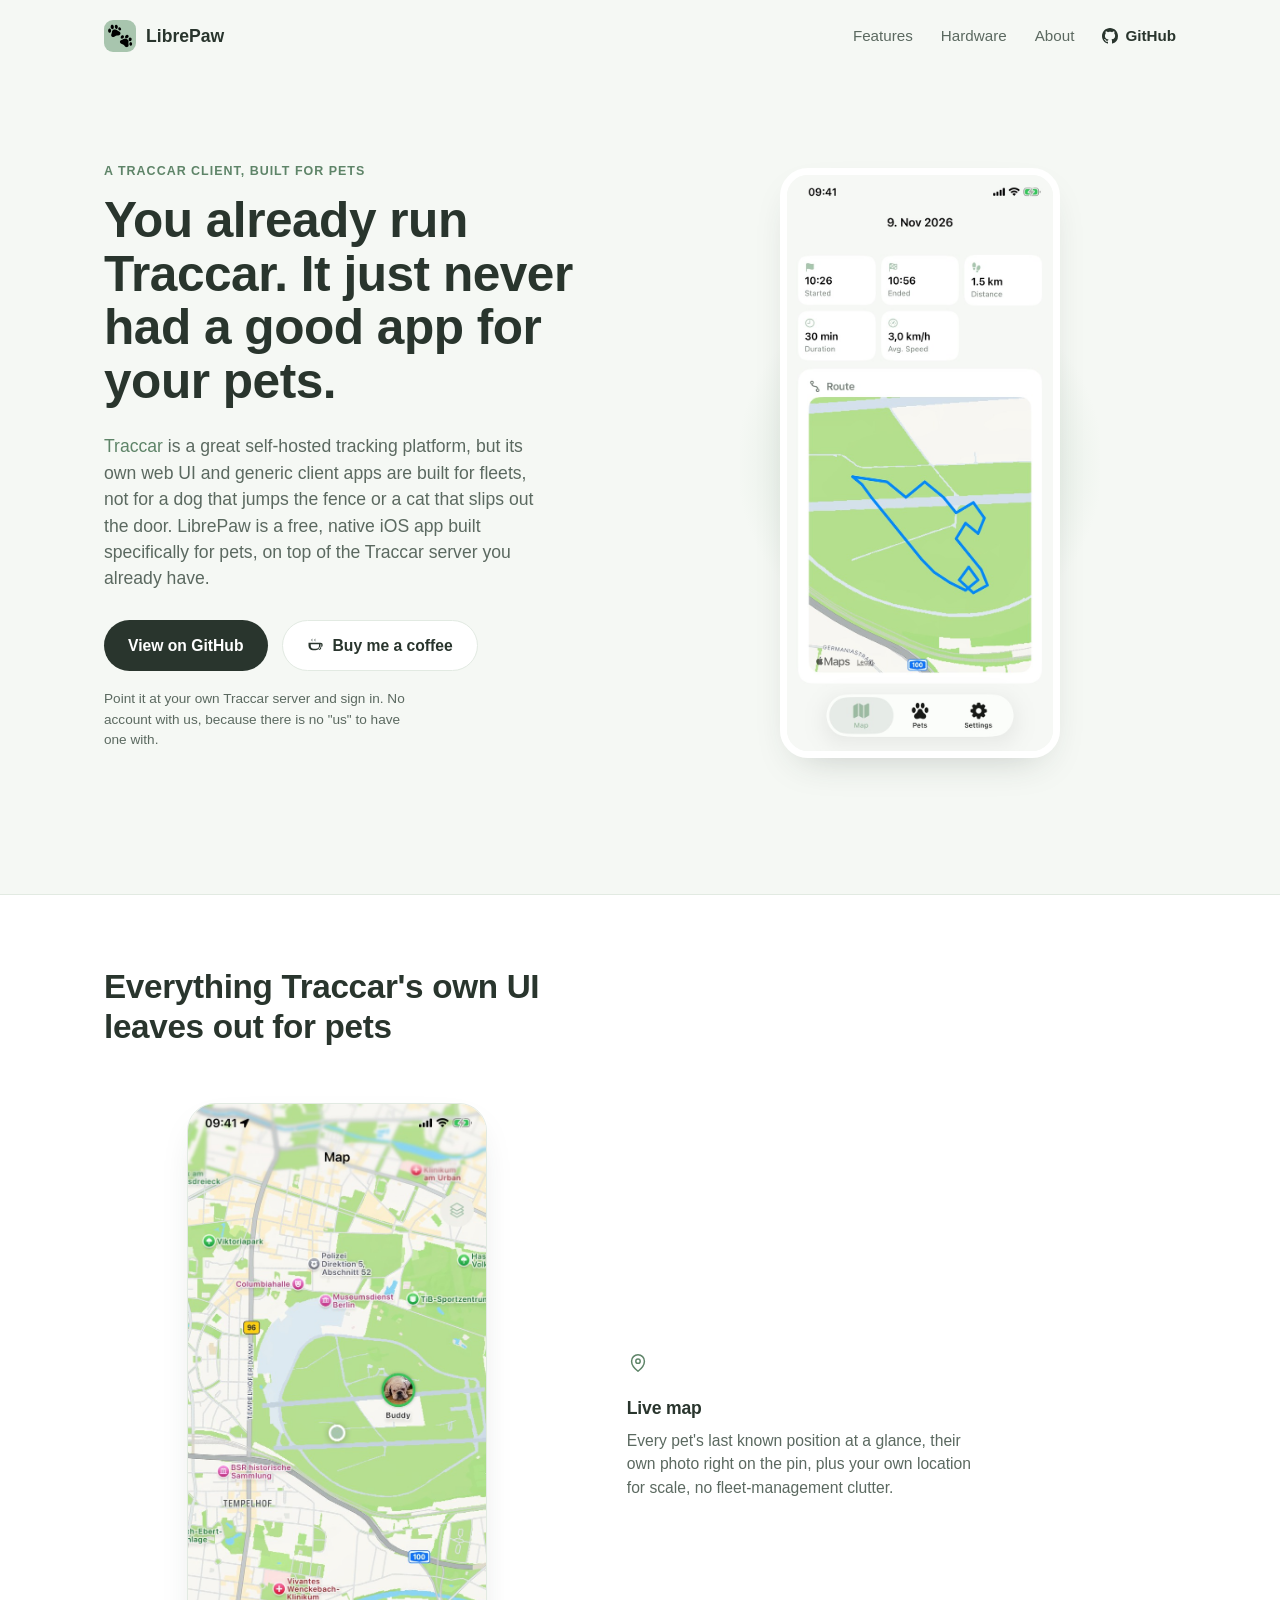
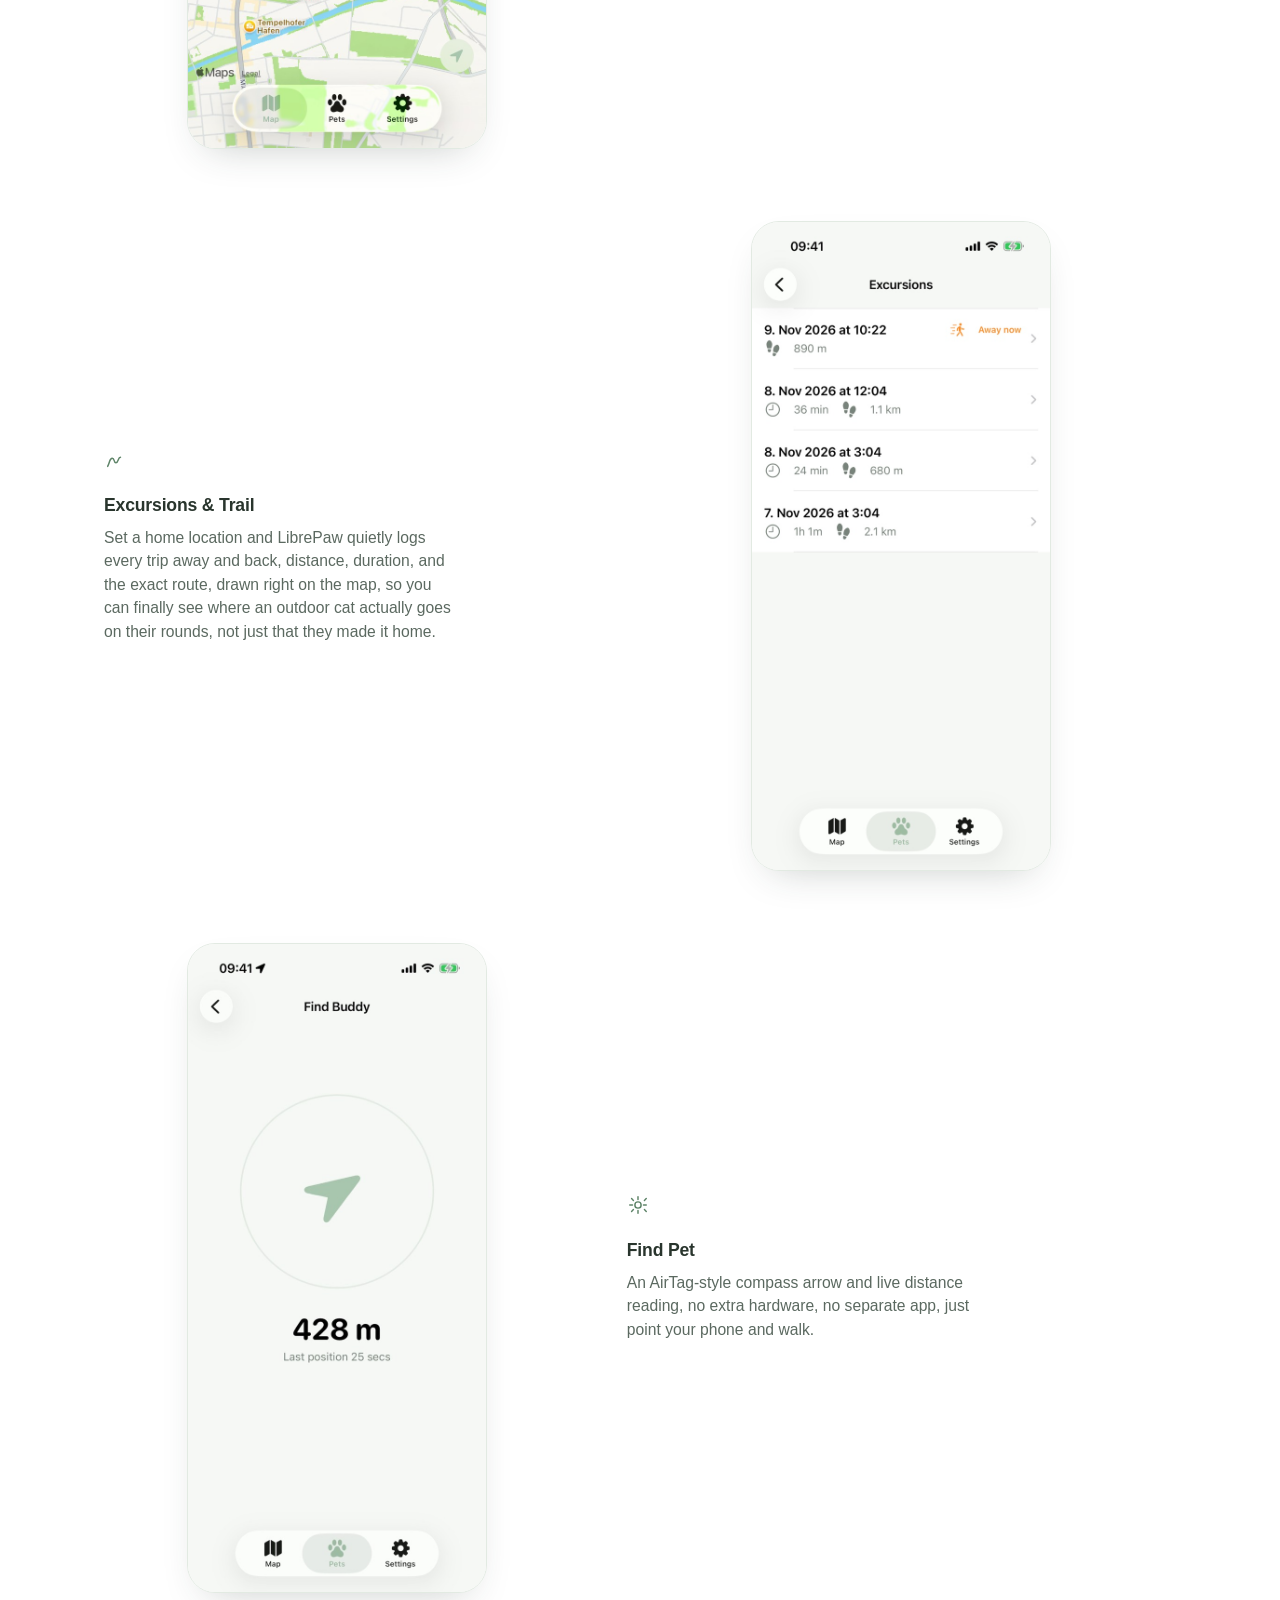
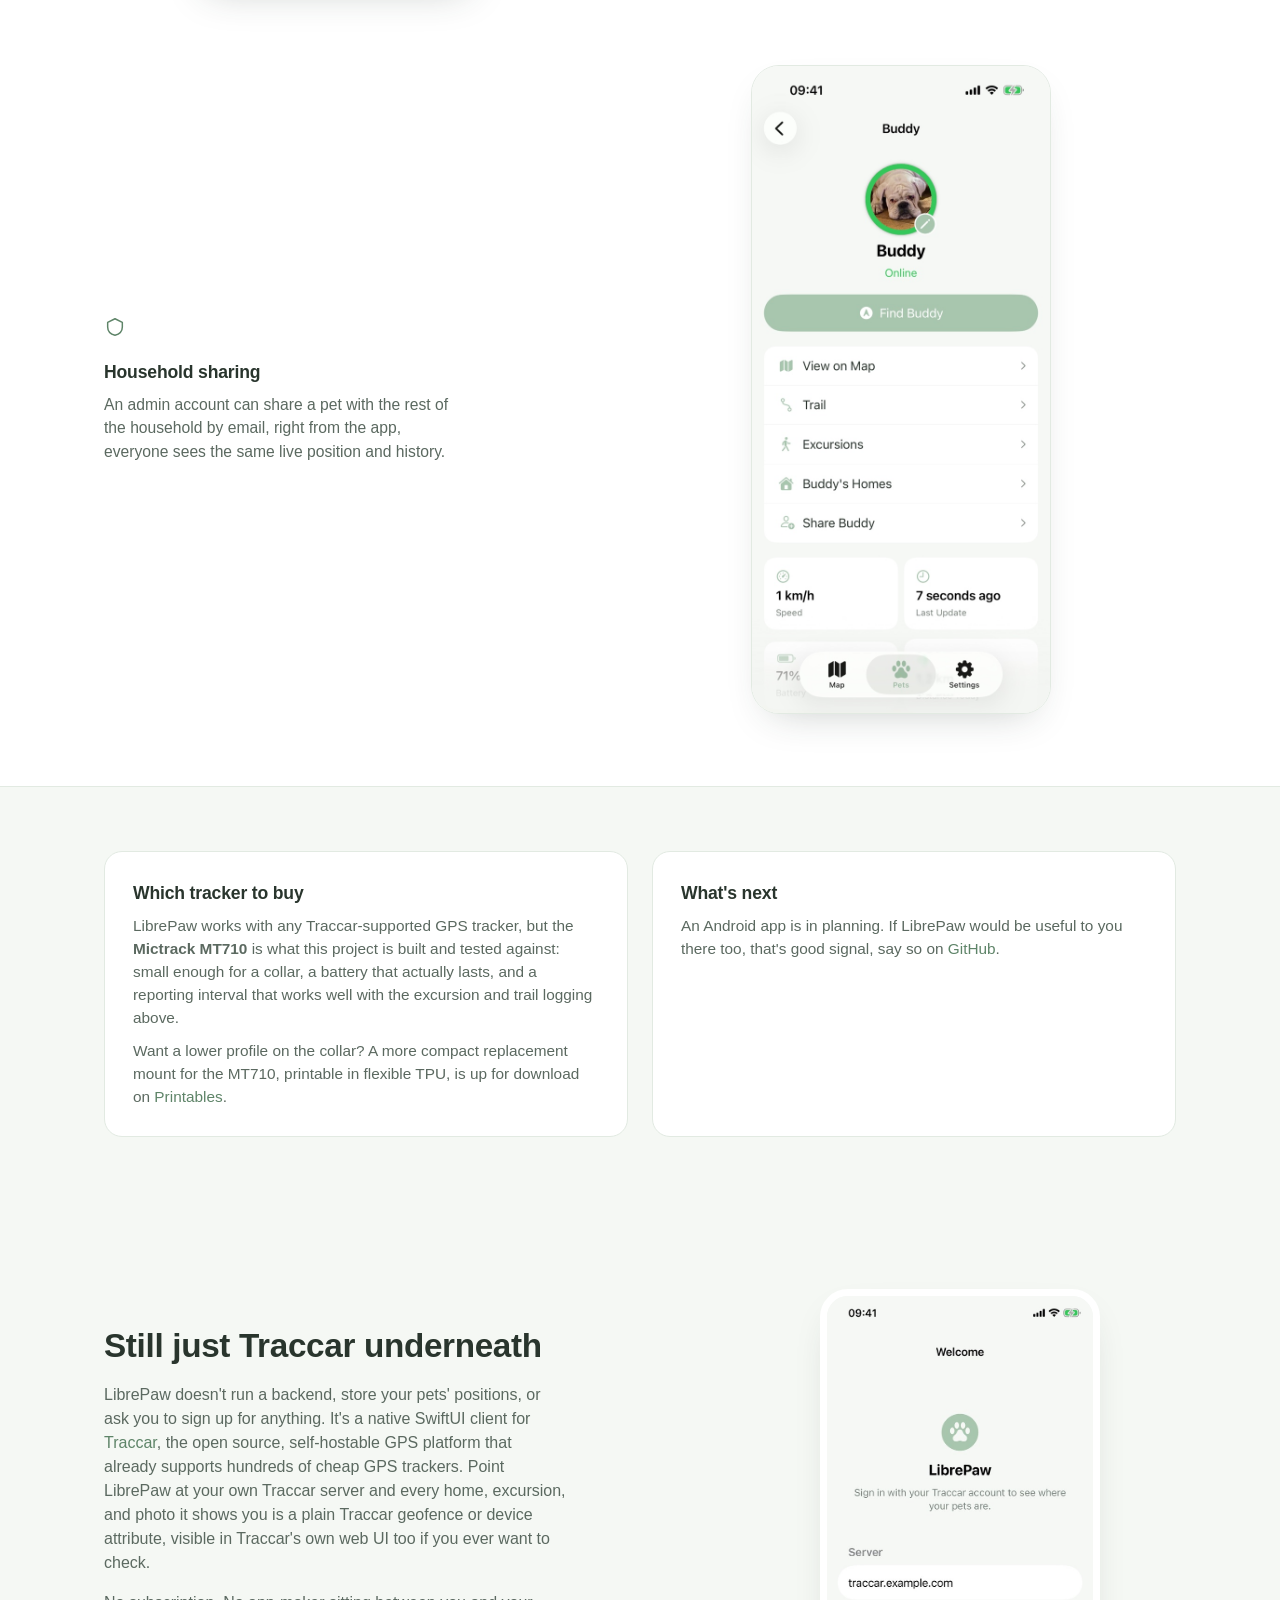
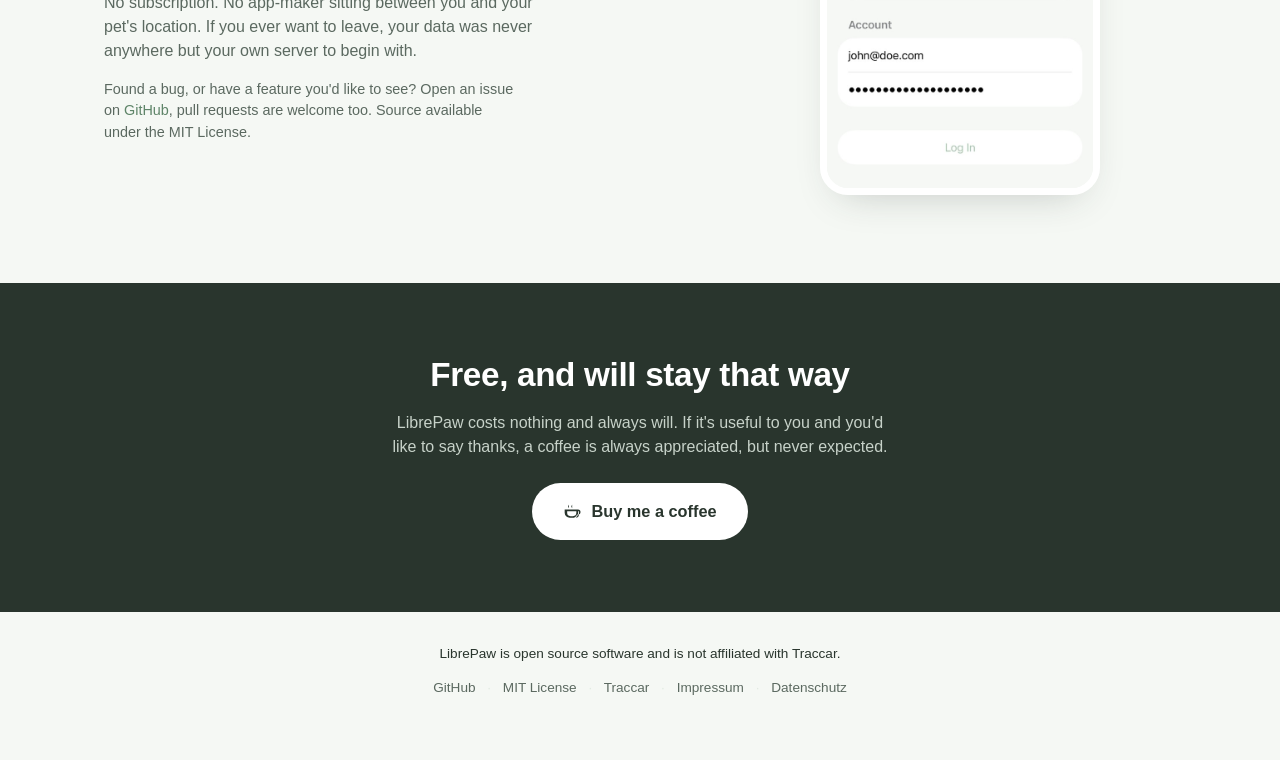
==== index.html @ 49f519e8 "Add LibrePaw marketing website One-page static site plus Impressum and Datenschutzerklärung pages, r" ====
<!DOCTYPE html>
<html lang="en">
<head>
<meta charset="UTF-8">
<meta name="viewport" content="width=device-width, initial-scale=1.0">
<title>LibrePaw: a real iOS app for Traccar pet tracking</title>
<meta name="description" content="LibrePaw is a free, open source iOS app built specifically for tracking pets on your own Traccar server, excursions, a live trail, Find Pet, and more, none of which Traccar's own UI gives you.">
<link rel="icon" href="assets/app-icon.png">
<link rel="stylesheet" href="styles.css">
</head>
<body>

<header class="site-header">
  <div class="wrap header-inner">
    <a href="#top" class="brand">
      <img src="assets/app-icon.png" alt="" class="brand-mark">
      <span>LibrePaw</span>
    </a>
    <nav class="main-nav">
      <a href="#features">Features</a>
      <a href="#hardware">Hardware</a>
      <a href="#about">About</a>
      <a href="https://github.com/alkor200/LibrePaw" class="nav-github">
        <svg viewBox="0 0 16 16" width="16" height="16" aria-hidden="true"><path fill="currentColor" d="M8 0C3.58 0 0 3.58 0 8c0 3.54 2.29 6.53 5.47 7.59.4.07.55-.17.55-.38 0-.19-.01-.82-.01-1.49-2.01.37-2.53-.49-2.69-.94-.09-.23-.48-.94-.82-1.13-.28-.15-.68-.52-.01-.53.63-.01 1.08.58 1.23.82.72 1.21 1.87.87 2.33.66.07-.52.28-.87.51-1.07-1.78-.2-3.64-.89-3.64-3.95 0-.87.31-1.59.82-2.15-.08-.2-.36-1.02.08-2.12 0 0 .67-.21 2.2.82.64-.18 1.32-.27 2-.27.68 0 1.36.09 2 .27 1.53-1.04 2.2-.82 2.2-.82.44 1.1.16 1.92.08 2.12.51.56.82 1.27.82 2.15 0 3.07-1.87 3.75-3.65 3.95.29.25.54.73.54 1.48 0 1.07-.01 1.93-.01 2.2 0 .21.15.46.55.38A8.01 8.01 0 0 0 16 8c0-4.42-3.58-8-8-8Z"/></svg>
        GitHub
      </a>
    </nav>
  </div>
</header>

<main id="top">

  <section class="hero">
    <div class="wrap hero-inner">
      <div class="hero-copy">
        <p class="eyebrow">A Traccar client, built for pets</p>
        <h1>You already run Traccar. It just never had a good app for your pets.</h1>
        <p class="hero-lede">
          <a href="https://www.traccar.org/">Traccar</a> is a great
          self-hosted tracking platform, but its own web UI and generic
          client apps are built for fleets, not for a dog that jumps the
          fence or a cat that slips out the door. LibrePaw is a free,
          native iOS app built specifically for pets, on top of the
          Traccar server you already have.
        </p>
        <div class="hero-actions">
          <a class="btn btn-primary" href="https://github.com/alkor200/LibrePaw">View on GitHub</a>
          <a class="btn btn-coffee" href="https://buymeacoffee.com/librepaw" aria-label="Buy me a coffee">
            <svg viewBox="0 0 24 24" width="18" height="18" aria-hidden="true"><path fill="currentColor" d="M3 9h15a3 3 0 0 1 0 6h-1.17A6 6 0 0 1 11 19H8a6 6 0 0 1-6-6V9Zm2 2v2a4 4 0 0 0 4 4h3a4 4 0 0 0 4-4v-2H5Zm13 1v2a5 5 0 0 1-2.78 4.47A3 3 0 0 0 19 15.5V11h-1ZM7 3c0 1-1 1.2-1 2.3S7 6.6 7 7.6m4-4.6c0 1-1 1.2-1 2.3S11 6.6 11 7.6"/></svg>
            Buy me a coffee
          </a>
        </div>
        <p class="hero-footnote">Point it at your own Traccar server and sign in. No account with us, because there is no "us" to have one with.</p>
      </div>

      <div class="hero-shots">
        <img class="hero-shot" src="assets/screenshots/trail.jpg" alt="LibrePaw's excursion detail screen, showing a pet's walking route across a Berlin park along with its distance, duration, and average speed">
      </div>
    </div>
  </section>

  <section id="features" class="features">
    <div class="wrap">
      <h2>Everything Traccar's own UI leaves out for pets</h2>

      <div class="feature-row">
        <img class="feature-shot" src="assets/screenshots/map.jpg" alt="LibrePaw's live map, showing a pet's position in a Berlin park">
        <div class="feature-copy">
          <svg class="feature-icon" viewBox="0 0 24 24" width="22" height="22" aria-hidden="true"><path fill="none" stroke="currentColor" stroke-width="1.6" stroke-linecap="round" stroke-linejoin="round" d="M12 21s-7-5.5-7-11a7 7 0 0 1 14 0c0 5.5-7 11-7 11Z"/><circle cx="12" cy="10" r="2.4" fill="none" stroke="currentColor" stroke-width="1.6"/></svg>
          <h3>Live map</h3>
          <p>Every pet's last known position at a glance, their own photo right on the pin, plus your own location for scale, no fleet-management clutter.</p>
        </div>
      </div>

      <div class="feature-row feature-row-reverse">
        <img class="feature-shot" src="assets/screenshots/excursions.jpg" alt="LibrePaw's excursions list, showing trips with duration and distance">
        <div class="feature-copy">
          <svg class="feature-icon" viewBox="0 0 24 24" width="22" height="22" aria-hidden="true"><path fill="none" stroke="currentColor" stroke-width="1.6" stroke-linecap="round" stroke-linejoin="round" d="M4 19c3-6 2-9 5-9s1 5 4 5 2-6 5-6"/></svg>
          <h3>Excursions &amp; Trail</h3>
          <p>Set a home location and LibrePaw quietly logs every trip away and back, distance, duration, and the exact route, drawn right on the map, so you can finally see where an outdoor cat actually goes on their rounds, not just that they made it home.</p>
        </div>
      </div>

      <div class="feature-row">
        <img class="feature-shot" src="assets/screenshots/find.jpg" alt="LibrePaw's Find Pet screen, with a compass arrow pointing toward a pet">
        <div class="feature-copy">
          <svg class="feature-icon" viewBox="0 0 24 24" width="22" height="22" aria-hidden="true"><path fill="none" stroke="currentColor" stroke-width="1.6" stroke-linecap="round" stroke-linejoin="round" d="M12 3v3m0 12v3M3 12h3m12 0h3M7 7l-2-2m14 2 2-2M7 17l-2 2m14-2 2 2"/><circle cx="12" cy="12" r="3.4" fill="none" stroke="currentColor" stroke-width="1.6"/></svg>
          <h3>Find Pet</h3>
          <p>An AirTag-style compass arrow and live distance reading, no extra hardware, no separate app, just point your phone and walk.</p>
        </div>
      </div>

      <div class="feature-row feature-row-reverse">
        <img class="feature-shot" src="assets/screenshots/pet-detail.jpg" alt="LibrePaw's pet detail screen, with a Share Buddy action">
        <div class="feature-copy">
          <svg class="feature-icon" viewBox="0 0 24 24" width="22" height="22" aria-hidden="true"><path fill="none" stroke="currentColor" stroke-width="1.6" stroke-linecap="round" stroke-linejoin="round" d="M12 3 4 7v5c0 4.5 3.2 7.8 8 9 4.8-1.2 8-4.5 8-9V7l-8-4Z"/></svg>
          <h3>Household sharing</h3>
          <p>An admin account can share a pet with the rest of the household by email, right from the app, everyone sees the same live position and history.</p>
        </div>
      </div>

    </div>
  </section>

  <section id="hardware" class="hardware">
    <div class="wrap hardware-inner">
      <div class="hardware-card">
        <h3>Which tracker to buy</h3>
        <p>LibrePaw works with any Traccar-supported GPS tracker, but the <strong>Mictrack MT710</strong> is what this project is built and tested against: small enough for a collar, a battery that actually lasts, and a reporting interval that works well with the excursion and trail logging above.</p>
        <p>Want a lower profile on the collar? A more compact replacement mount for the MT710, printable in flexible TPU, is up for download on <a href="https://www.printables.com/model/1907699-mictrack-mt710-collar-case">Printables</a>.</p>
      </div>
      <div class="hardware-card">
        <h3>What's next</h3>
        <p>An Android app is in planning. If LibrePaw would be useful to you there too, that's good signal, say so on <a href="https://github.com/alkor200/LibrePaw/issues">GitHub</a>.</p>
      </div>
    </div>
  </section>

  <section id="about" class="about">
    <div class="wrap about-inner">
      <div class="about-copy">
        <h2>Still just Traccar underneath</h2>
        <p>
          LibrePaw doesn't run a backend, store your pets' positions, or ask
          you to sign up for anything. It's a native SwiftUI client for
          <a href="https://www.traccar.org/">Traccar</a>, the open source,
          self-hostable GPS platform that already supports hundreds of
          cheap GPS trackers. Point LibrePaw at your own Traccar server
          and every home, excursion, and photo it shows you is a plain
          Traccar geofence or device attribute, visible in Traccar's own
          web UI too if you ever want to check.
        </p>
        <p>
          No subscription. No app-maker sitting between you and your pet's
          location. If you ever want to leave, your data was never
          anywhere but your own server to begin with.
        </p>
        <p class="about-license">
          Found a bug, or have a feature you'd like to see? Open an issue
          on <a href="https://github.com/alkor200/LibrePaw/issues">GitHub</a>,
          pull requests are welcome too. Source available under the MIT
          License.
        </p>
      </div>
      <img class="about-shot" src="assets/screenshots/login.jpg" alt="LibrePaw's login screen, signing in with a Traccar account">
    </div>
  </section>

  <section class="support">
    <div class="wrap support-inner">
      <h2>Free, and will stay that way</h2>
      <p>
        LibrePaw costs nothing and always will. If it's useful to you and
        you'd like to say thanks, a coffee is always appreciated, but
        never expected.
      </p>
      <a class="btn btn-coffee btn-large" href="https://buymeacoffee.com/librepaw" aria-label="Buy me a coffee">
        <svg viewBox="0 0 24 24" width="20" height="20" aria-hidden="true"><path fill="currentColor" d="M3 9h15a3 3 0 0 1 0 6h-1.17A6 6 0 0 1 11 19H8a6 6 0 0 1-6-6V9Zm2 2v2a4 4 0 0 0 4 4h3a4 4 0 0 0 4-4v-2H5Zm13 1v2a5 5 0 0 1-2.78 4.47A3 3 0 0 0 19 15.5V11h-1ZM7 3c0 1-1 1.2-1 2.3S7 6.6 7 7.6m4-4.6c0 1-1 1.2-1 2.3S11 6.6 11 7.6"/></svg>
        Buy me a coffee
      </a>
    </div>
  </section>

</main>

<footer class="site-footer">
  <div class="wrap footer-inner">
    <p>LibrePaw is open source software and is not affiliated with Traccar.</p>
    <p class="footer-links">
      <a href="https://github.com/alkor200/LibrePaw">GitHub</a>
      <span aria-hidden="true">&middot;</span>
      <a href="https://github.com/alkor200/LibrePaw/blob/main/LICENSE">MIT License</a>
      <span aria-hidden="true">&middot;</span>
      <a href="https://www.traccar.org/">Traccar</a>
      <span aria-hidden="true">&middot;</span>
      <a href="impressum.html">Impressum</a>
      <span aria-hidden="true">&middot;</span>
      <a href="datenschutz.html">Datenschutz</a>
    </p>
  </div>
</footer>

</body>
</html>
---- styles.css ----
:root {
  --bg: #F5F8F4;
  --surface: #FFFFFF;
  --primary: #A8C5AE;
  --primary-dark: #5E8468;
  --text: #29352D;
  --text-secondary: #5B6960;
  --border: #E2EAE2;
  --radius-lg: 28px;
  --radius-md: 18px;
  --radius-pill: 999px;
  --shadow: 0 16px 40px -20px rgba(41, 53, 45, 0.28);
  --max-width: 1120px;
}

* { box-sizing: border-box; }

html { scroll-behavior: smooth; }

html, body { overflow-x: hidden; max-width: 100%; }

body {
  margin: 0;
  background: var(--bg);
  color: var(--text);
  font-family: -apple-system, BlinkMacSystemFont, "SF Pro Text", "Segoe UI", Roboto, Helvetica, Arial, sans-serif;
  line-height: 1.5;
  -webkit-font-smoothing: antialiased;
}

a {
  color: var(--primary-dark);
  text-decoration: none;
}
a:hover { text-decoration: underline; }

.wrap {
  max-width: var(--max-width);
  margin: 0 auto;
  padding-left: 24px;
  padding-right: 24px;
}

img { max-width: 100%; display: block; }

h1, h2, h3 {
  font-weight: 700;
  letter-spacing: -0.01em;
  margin: 0 0 0.5em;
}

h1 { font-size: clamp(2.1rem, 4.2vw, 3.1rem); line-height: 1.08; }
h2 { font-size: clamp(1.5rem, 2.6vw, 2.1rem); line-height: 1.2; }
h3 { font-size: 1.1rem; margin-bottom: 0.4em; }

p { margin: 0 0 1em; color: var(--text); }

/* Header */

.site-header {
  padding: 20px 0;
}

.header-inner {
  display: flex;
  align-items: center;
  justify-content: space-between;
}

.brand {
  display: flex;
  align-items: center;
  gap: 10px;
  font-weight: 700;
  font-size: 1.1rem;
  color: var(--text);
}
.brand:hover { text-decoration: none; }

.brand-mark {
  width: 32px;
  height: 32px;
  border-radius: 9px;
}

.main-nav {
  display: flex;
  align-items: center;
  gap: 28px;
  font-size: 0.95rem;
}

.main-nav a:not(.nav-github) {
  color: var(--text-secondary);
}

.nav-github {
  display: inline-flex;
  align-items: center;
  gap: 7px;
  color: var(--text);
  font-weight: 600;
}
.nav-github:hover { text-decoration: none; color: var(--primary-dark); }

/* Buttons */

.btn {
  display: inline-flex;
  align-items: center;
  gap: 8px;
  padding: 13px 24px;
  border-radius: var(--radius-pill);
  font-weight: 600;
  font-size: 0.98rem;
  white-space: nowrap;
}
.btn:hover { text-decoration: none; }

.btn-primary {
  background: var(--text);
  color: #fff;
}
.btn-primary:hover { background: var(--primary-dark); }

.btn-coffee {
  background: var(--surface);
  color: var(--text);
  border: 1px solid var(--border);
}
.btn-coffee:hover { border-color: var(--primary-dark); color: var(--primary-dark); }

.btn-large {
  padding: 15px 30px;
  font-size: 1.02rem;
}

/* Hero */

.hero { padding: 56px 0 96px; }

.hero-inner {
  display: grid;
  grid-template-columns: 1fr 1fr;
  gap: 48px;
  align-items: center;
}

.hero-copy, .hero-shots { min-width: 0; width: 100%; }

.eyebrow {
  text-transform: uppercase;
  letter-spacing: 0.08em;
  font-size: 0.78rem;
  font-weight: 700;
  color: var(--primary-dark);
  margin-bottom: 14px;
}

.hero-lede {
  font-size: 1.1rem;
  color: var(--text-secondary);
  max-width: 46ch;
}

.hero-actions {
  display: flex;
  gap: 14px;
  flex-wrap: wrap;
  margin: 28px 0 18px;
}

.hero-footnote {
  font-size: 0.85rem;
  color: var(--text-secondary);
  max-width: 40ch;
}

.hero-shots {
  position: relative;
  display: flex;
  align-items: center;
  justify-content: center;
  padding: 40px 0;
}

.hero-shots::before {
  content: "";
  position: absolute;
  width: 78%;
  aspect-ratio: 1;
  max-width: 360px;
  background: radial-gradient(circle, var(--primary) 0%, transparent 72%);
  opacity: 0.55;
  z-index: 0;
}

.hero-shot {
  position: relative;
  z-index: 1;
  width: 100%;
  max-width: 280px;
  border-radius: var(--radius-lg);
  border: 7px solid var(--surface);
  box-shadow: var(--shadow);
}

/* Features */

.features {
  padding: 72px 0;
  background: var(--surface);
  border-top: 1px solid var(--border);
  border-bottom: 1px solid var(--border);
}

.features h2 {
  max-width: 24ch;
  margin-bottom: 56px;
}

.feature-row {
  display: grid;
  grid-template-columns: 0.85fr 1fr;
  gap: 56px;
  align-items: center;
}

.feature-row + .feature-row {
  margin-top: 72px;
}

.feature-row-reverse .feature-shot { order: 2; }
.feature-row-reverse .feature-copy { order: 1; }

.feature-shot {
  width: 100%;
  max-width: 300px;
  margin: 0 auto;
  border-radius: var(--radius-lg);
  border: 1px solid var(--border);
  box-shadow: var(--shadow);
}

.feature-icon {
  color: var(--primary-dark);
  margin-bottom: 14px;
}

.feature-copy h3 { color: var(--text); }
.feature-copy p { color: var(--text-secondary); font-size: 0.98rem; max-width: 40ch; margin-bottom: 0; }

/* Hardware */

.hardware { padding: 64px 0; }

.hardware-inner {
  display: grid;
  grid-template-columns: 1fr 1fr;
  gap: 24px;
}

.hardware-card {
  background: var(--surface);
  border: 1px solid var(--border);
  border-radius: var(--radius-md);
  padding: 28px;
}

.hardware-card p { color: var(--text-secondary); font-size: 0.96rem; margin-bottom: 10px; }
.hardware-card p:last-child { margin-bottom: 0; }

/* About */

.about { padding: 88px 0; }

.about-inner {
  display: grid;
  grid-template-columns: 1.15fr 0.85fr;
  gap: 56px;
  align-items: center;
}

.about-copy p { color: var(--text-secondary); max-width: 52ch; }
.about-license { font-size: 0.9rem; }

.about-shot {
  border-radius: var(--radius-lg);
  border: 7px solid var(--surface);
  box-shadow: var(--shadow);
  justify-self: center;
  width: 100%;
  max-width: 280px;
}

/* Support */

.support {
  background: var(--text);
  color: #fff;
  padding: 72px 0;
}

.support-inner {
  text-align: center;
  max-width: 560px;
}

.support h2 { color: #fff; }
.support p { color: #C7D2C9; }

.support .btn-coffee {
  background: #fff;
  border-color: transparent;
  margin-top: 8px;
}
.support .btn-coffee:hover { background: var(--primary); color: var(--text); }

/* Footer */

.site-footer {
  padding: 32px 0 48px;
}

.footer-inner {
  text-align: center;
  color: var(--text-secondary);
  font-size: 0.85rem;
}

.footer-links a { color: var(--text-secondary); }
.footer-links span { margin: 0 8px; color: var(--border); }

/* Legal pages (Impressum, Datenschutz) */

.legal { padding: 56px 0 96px; }

.legal-intro {
  max-width: 60ch;
  color: var(--text-secondary);
  margin-bottom: 48px;
}

.legal-section + .legal-section { margin-top: 40px; }

.legal-section h2 { font-size: 1.2rem; }

.legal-section p, .legal-section li, .legal-section address {
  color: var(--text-secondary);
  font-size: 0.96rem;
  max-width: 68ch;
}

.legal-section address { font-style: normal; }

.legal-section ul { padding-left: 1.2em; margin: 0 0 1em; }
.legal-section li { margin-bottom: 0.4em; }

/* Responsive */

@media (max-width: 860px) {
  .hero-inner { grid-template-columns: 1fr; }
  .hero-shots { margin-top: 8px; order: -1; padding: 24px 0; }
  .hero-shot { max-width: 220px; }

  .feature-row, .feature-row-reverse { grid-template-columns: 1fr; gap: 24px; }
  .feature-row .feature-shot, .feature-row-reverse .feature-shot { order: -1; }
  .feature-row .feature-copy, .feature-row-reverse .feature-copy { order: 2; }
  .feature-row + .feature-row { margin-top: 48px; }

  .hardware-inner { grid-template-columns: 1fr; }

  .about-inner { grid-template-columns: 1fr; }
  .about-shot { order: -1; }
}

@media (max-width: 560px) {
  .main-nav { gap: 16px; }
  .main-nav a:not(.nav-github) { display: none; }
  .hero-actions { flex-direction: column; align-items: stretch; }
  .hero-actions .btn { justify-content: center; }
}
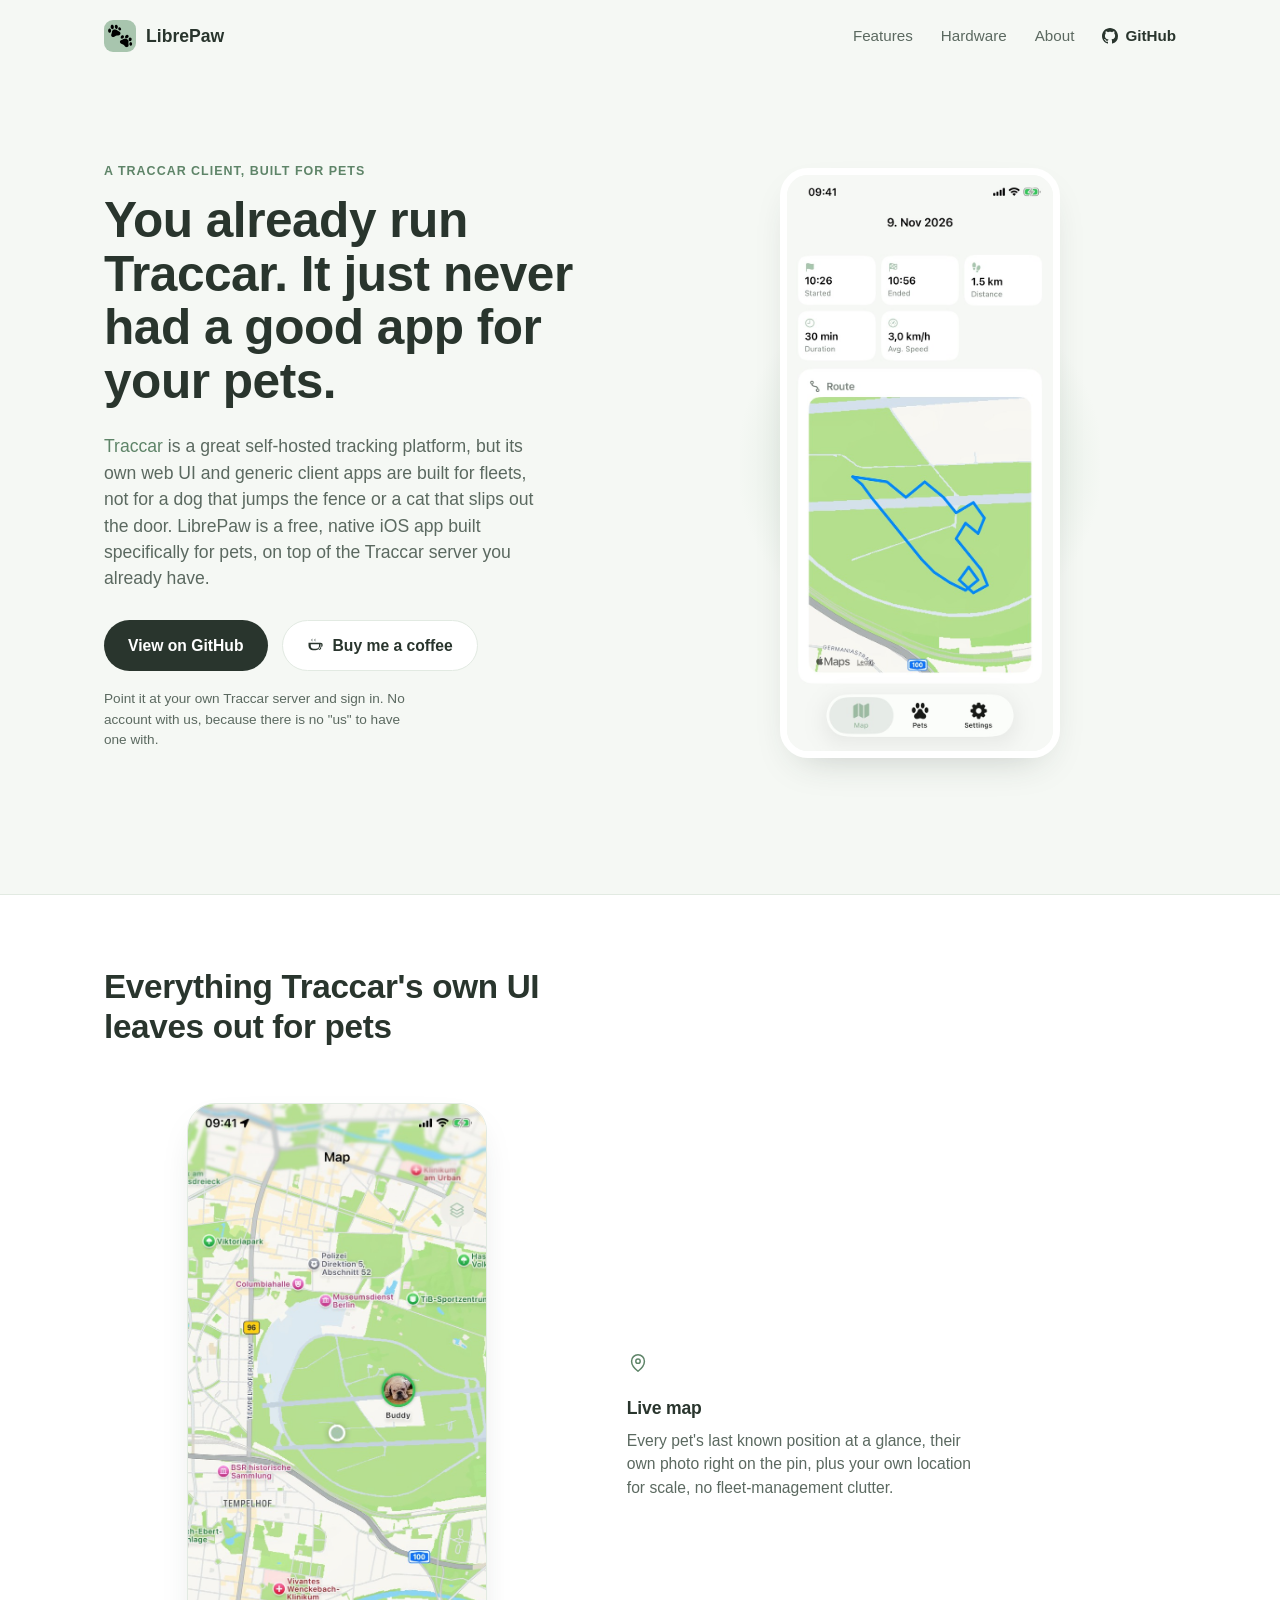
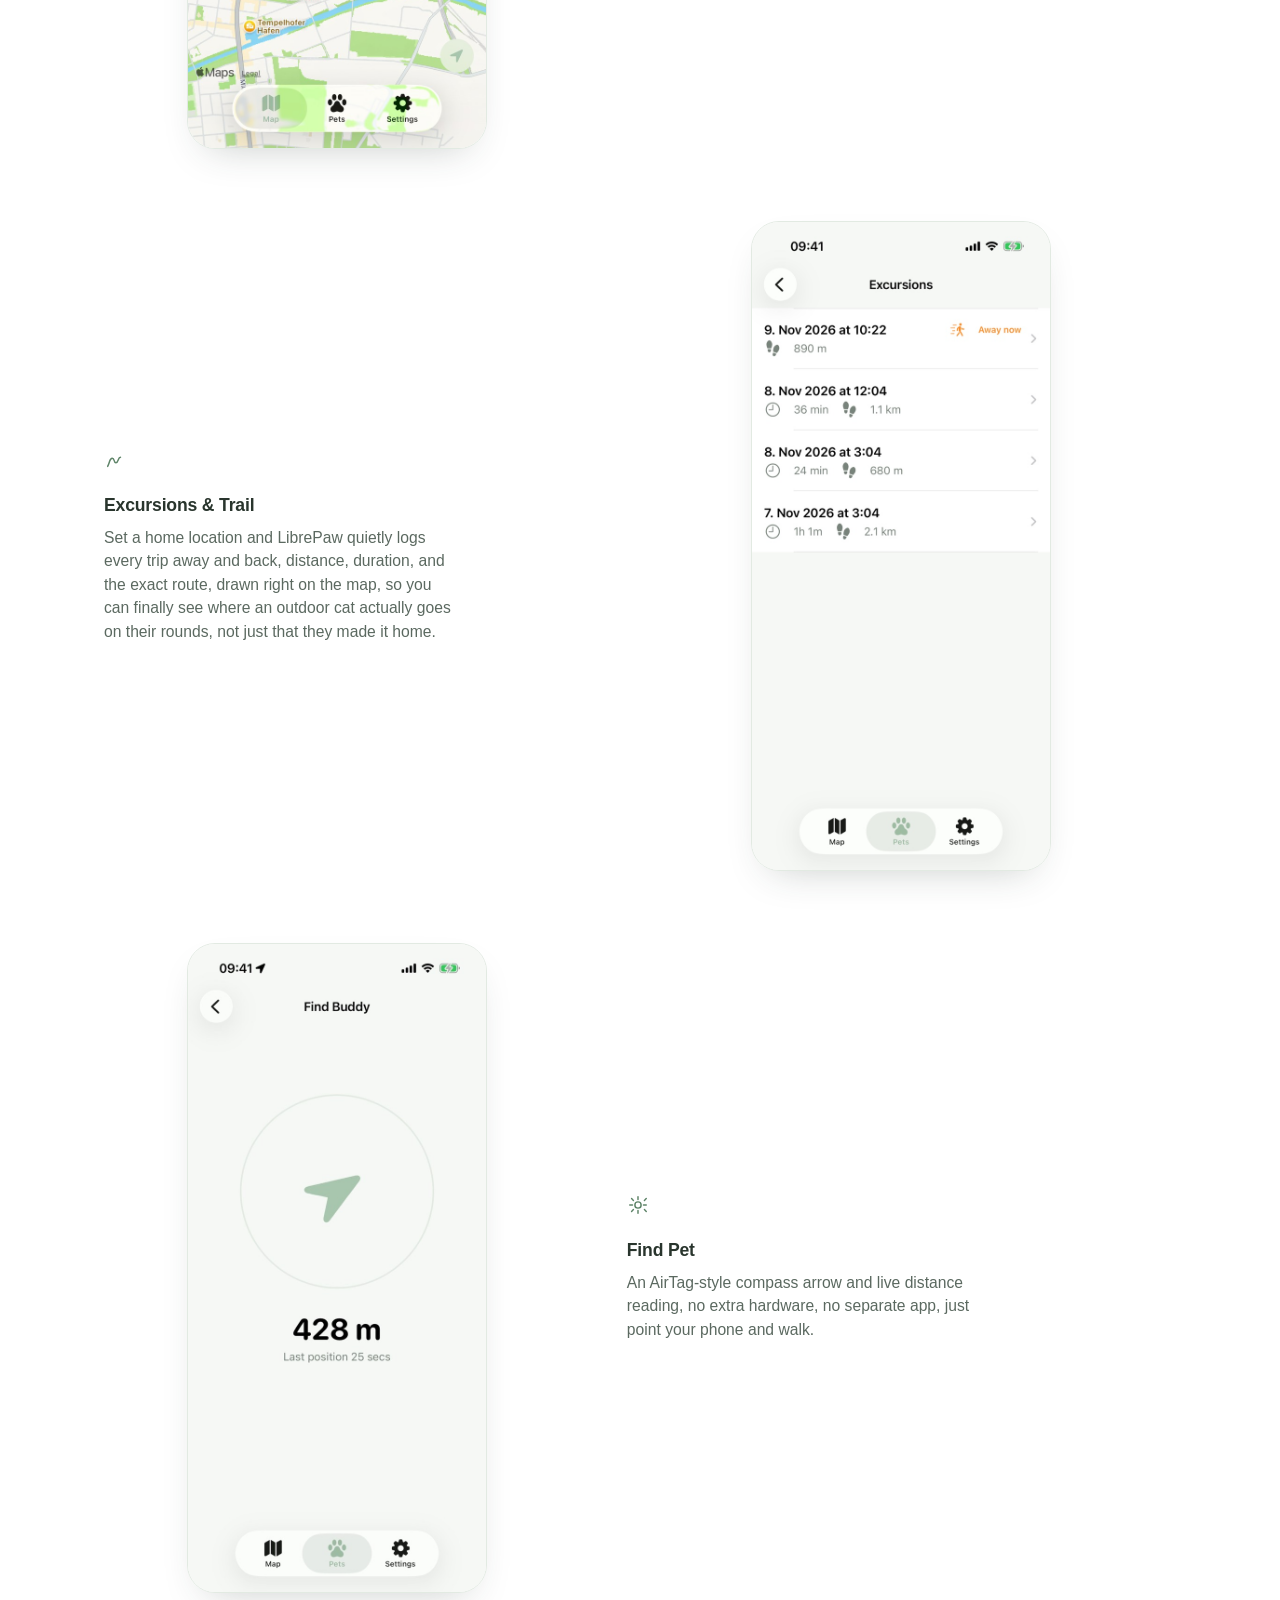
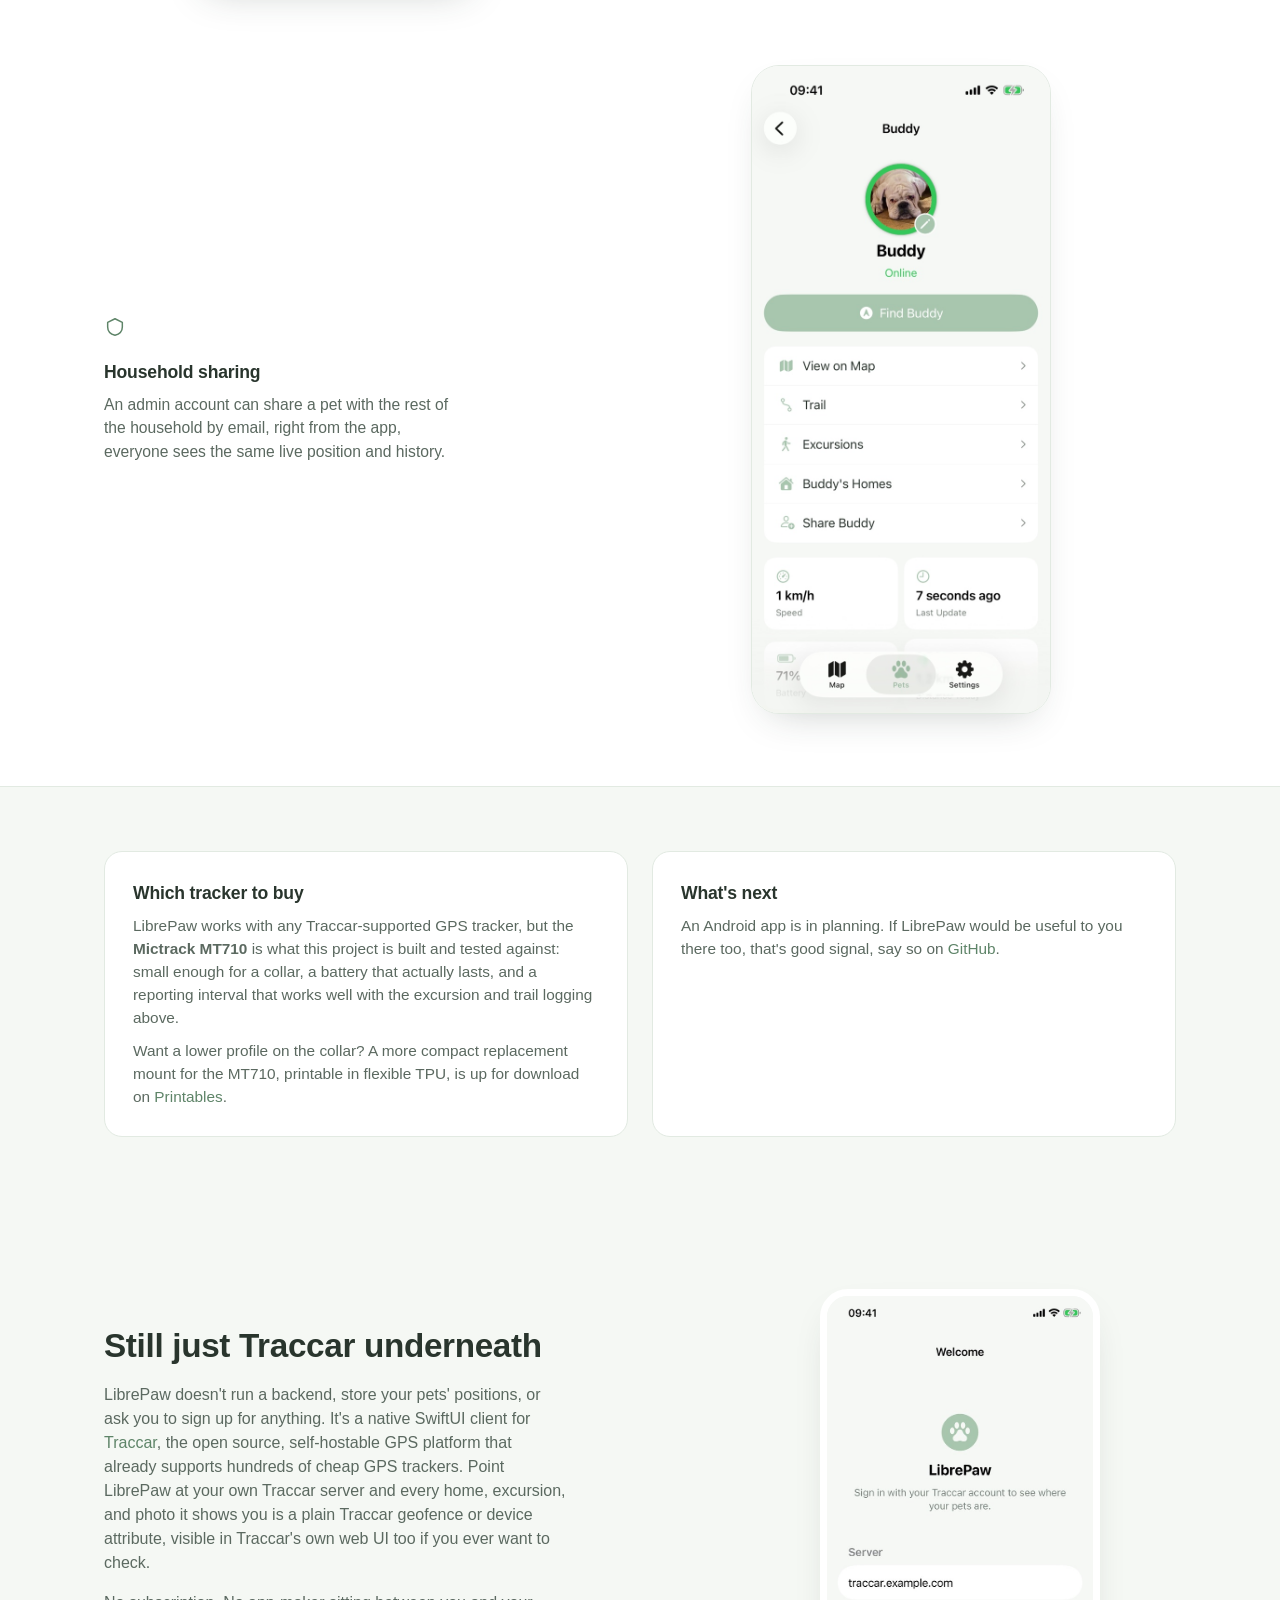
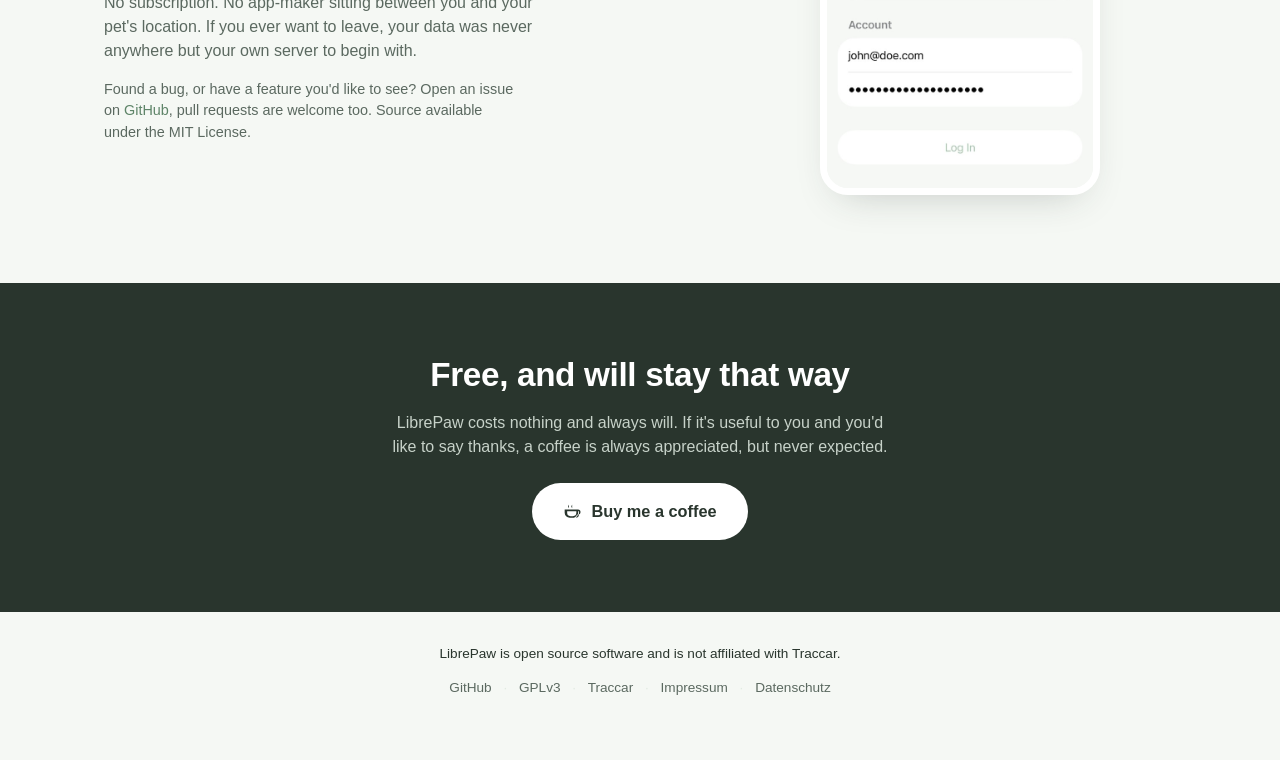
==== commit 690bb5b4: "Update license label to GPLv3" ====
--- a/index.html
+++ b/index.html
@@ -169,7 +169,7 @@
     <p class="footer-links">
       <a href="https://github.com/alkor200/LibrePaw">GitHub</a>
       <span aria-hidden="true">&middot;</span>
-      <a href="https://github.com/alkor200/LibrePaw/blob/main/LICENSE">MIT License</a>
+      <a href="https://github.com/alkor200/LibrePaw/blob/main/LICENSE">GPLv3</a>
       <span aria-hidden="true">&middot;</span>
       <a href="https://www.traccar.org/">Traccar</a>
       <span aria-hidden="true">&middot;</span>
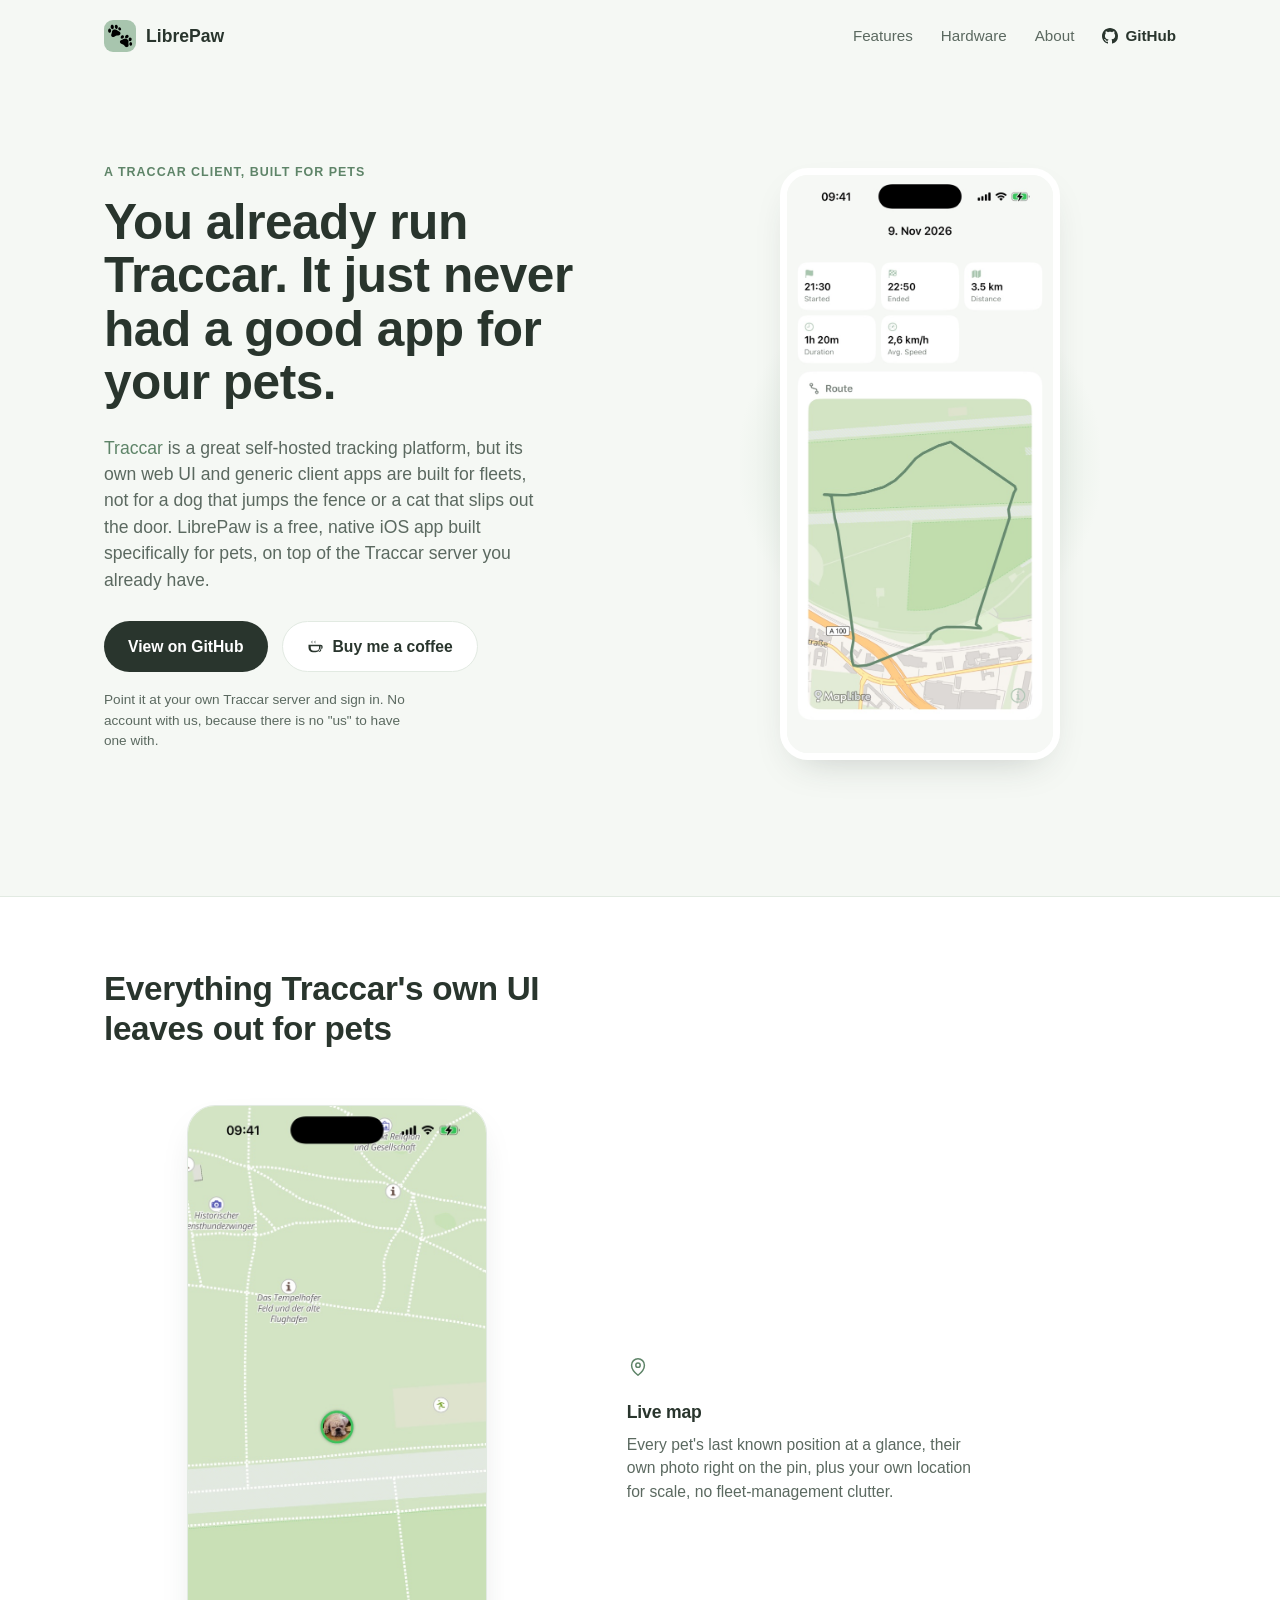
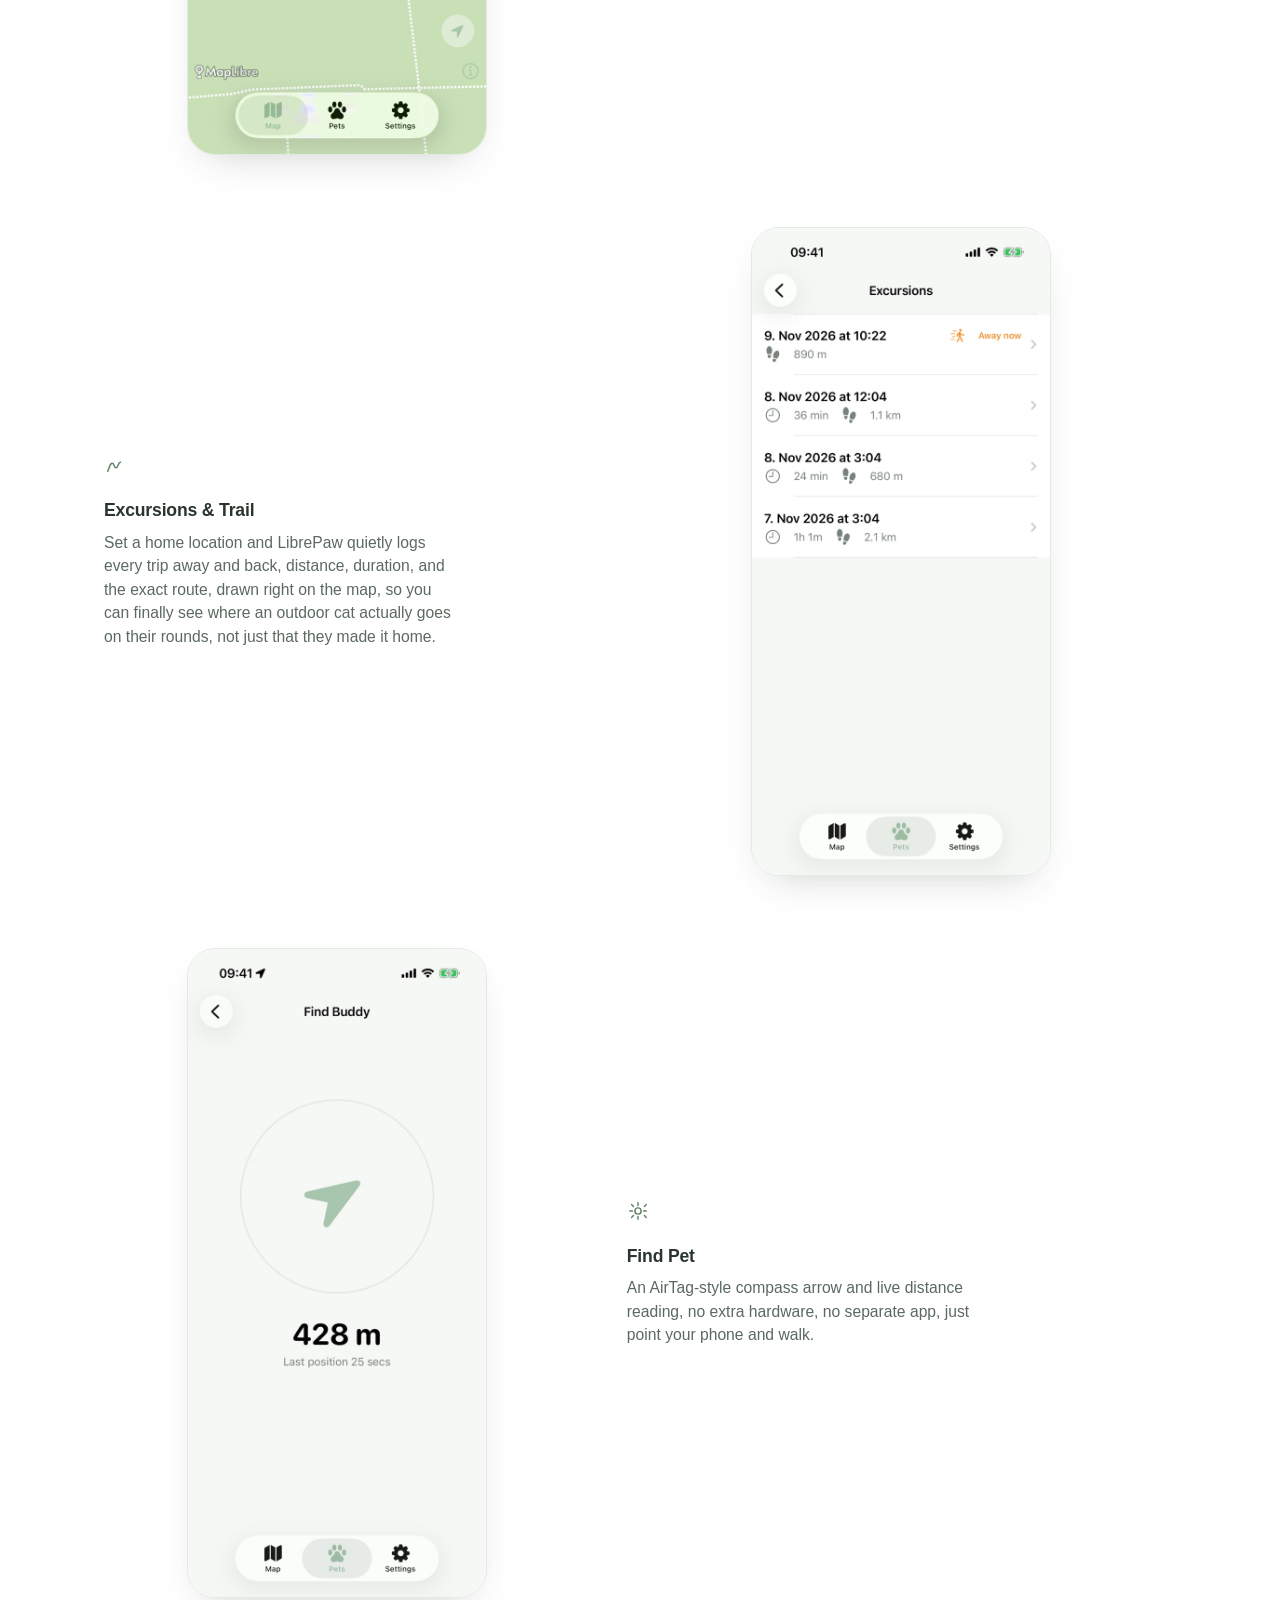
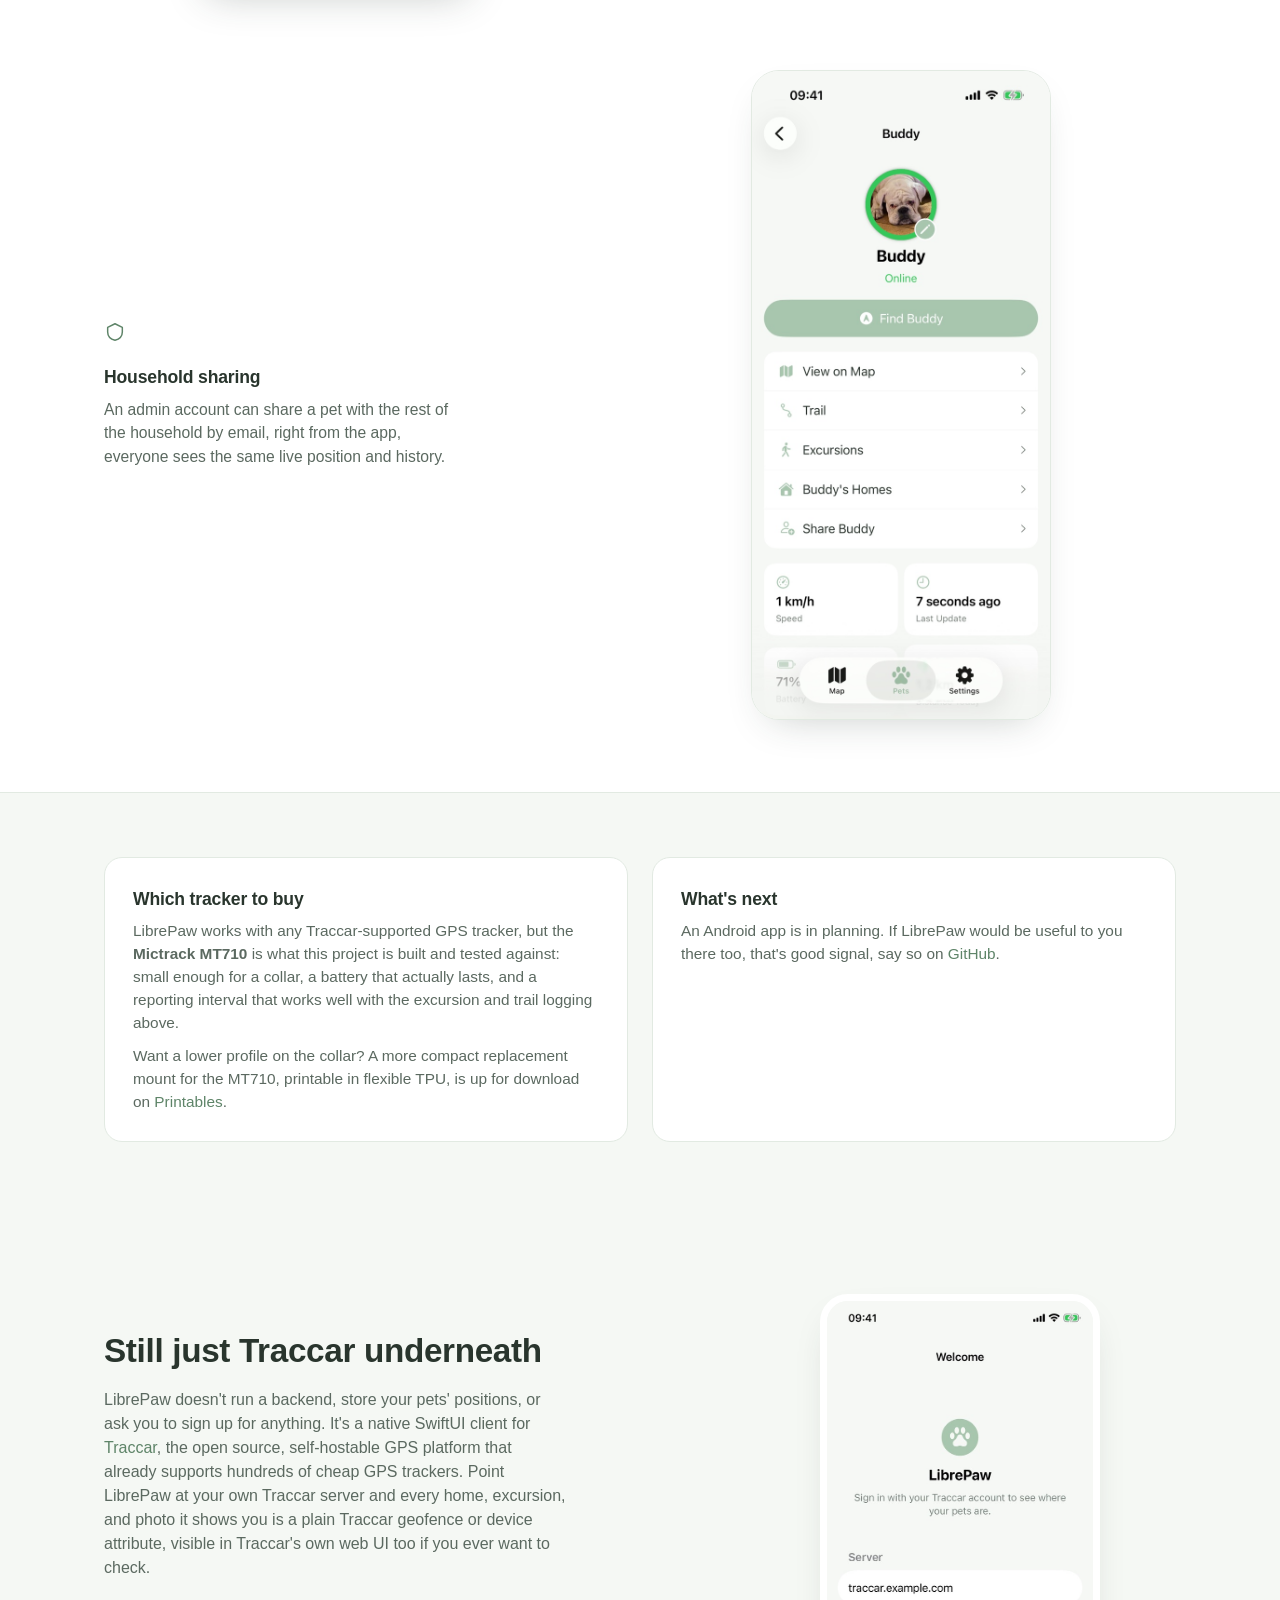
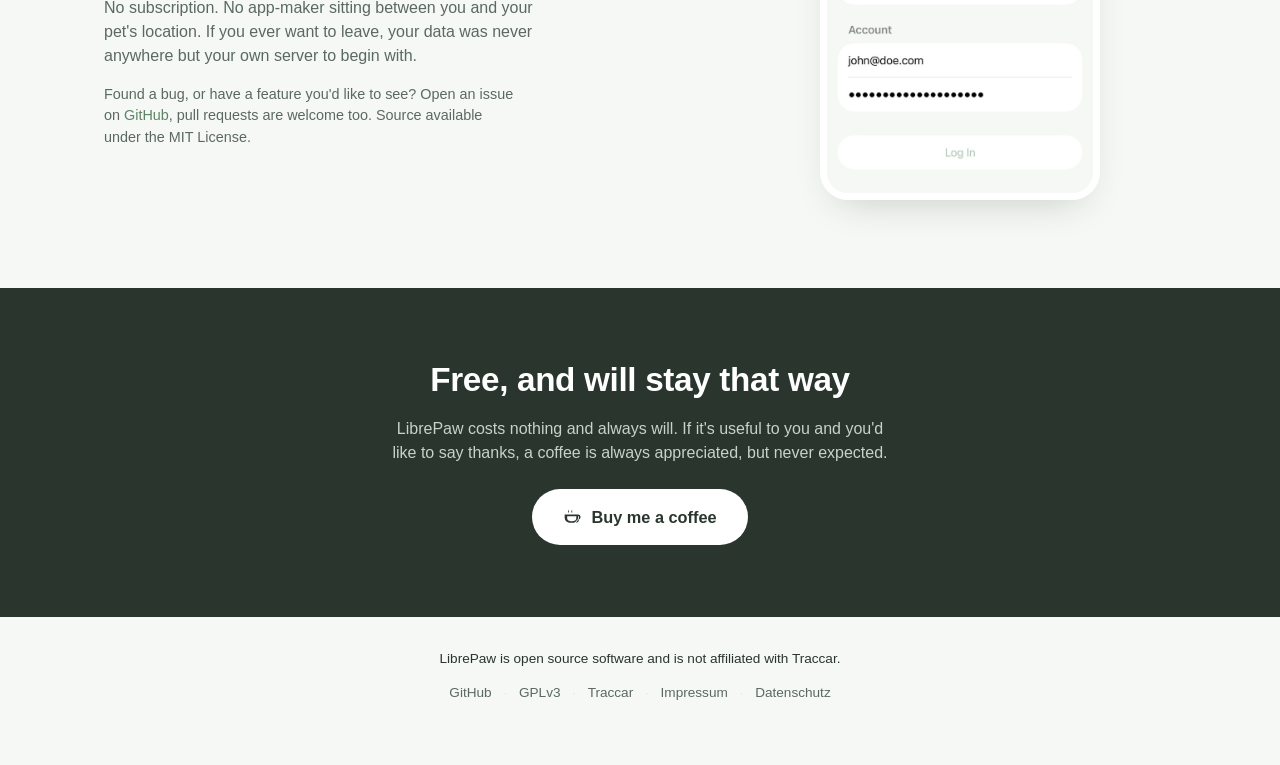
==== commit d469ec9b: "Update title for LibrePaw app in index.html" ====
--- a/index.html
+++ b/index.html
@@ -3,7 +3,7 @@
 <head>
 <meta charset="UTF-8">
 <meta name="viewport" content="width=device-width, initial-scale=1.0">
-<title>LibrePaw: a real iOS app for Traccar pet tracking</title>
+<title>LibrePaw: a native app frontend for Traccar pet tracking</title>
 <meta name="description" content="LibrePaw is a free, open source iOS app built specifically for tracking pets on your own Traccar server, excursions, a live trail, Find Pet, and more, none of which Traccar's own UI gives you.">
 <link rel="icon" href="assets/app-icon.png">
 <link rel="stylesheet" href="styles.css">
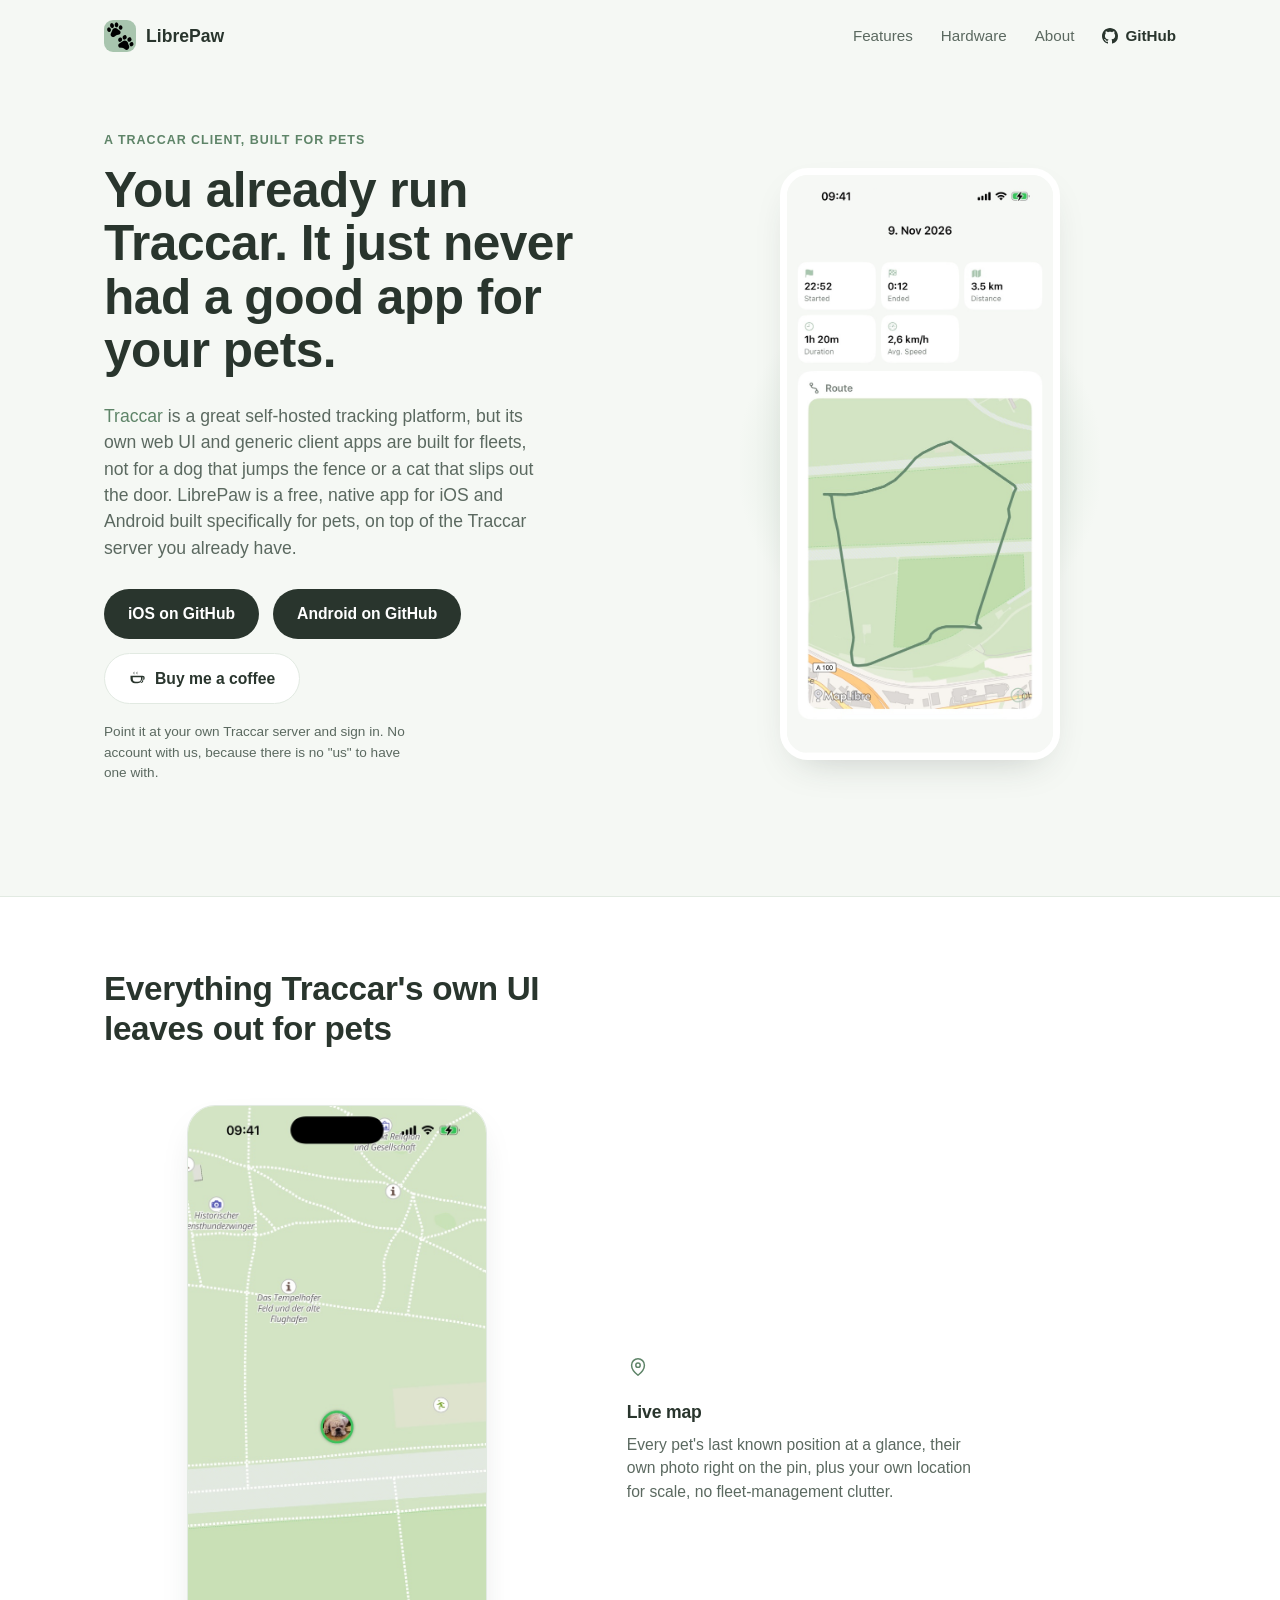
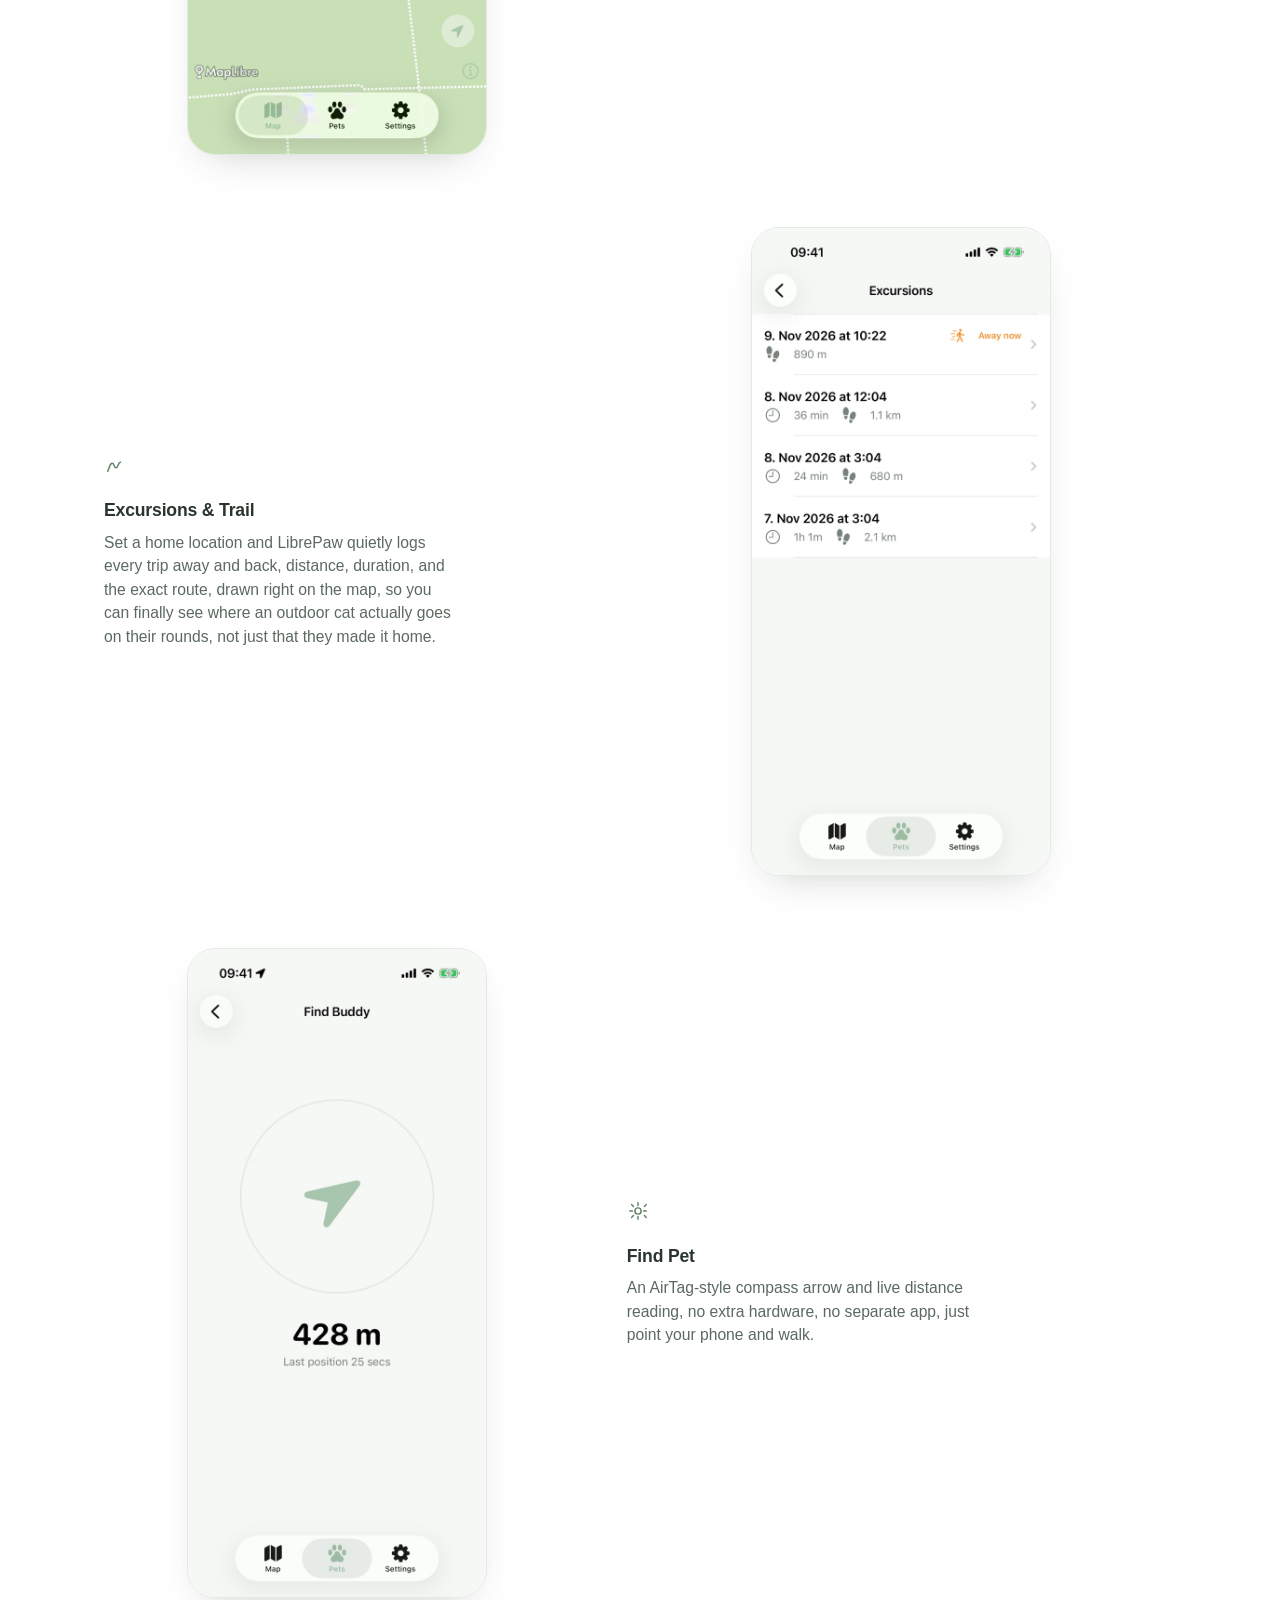
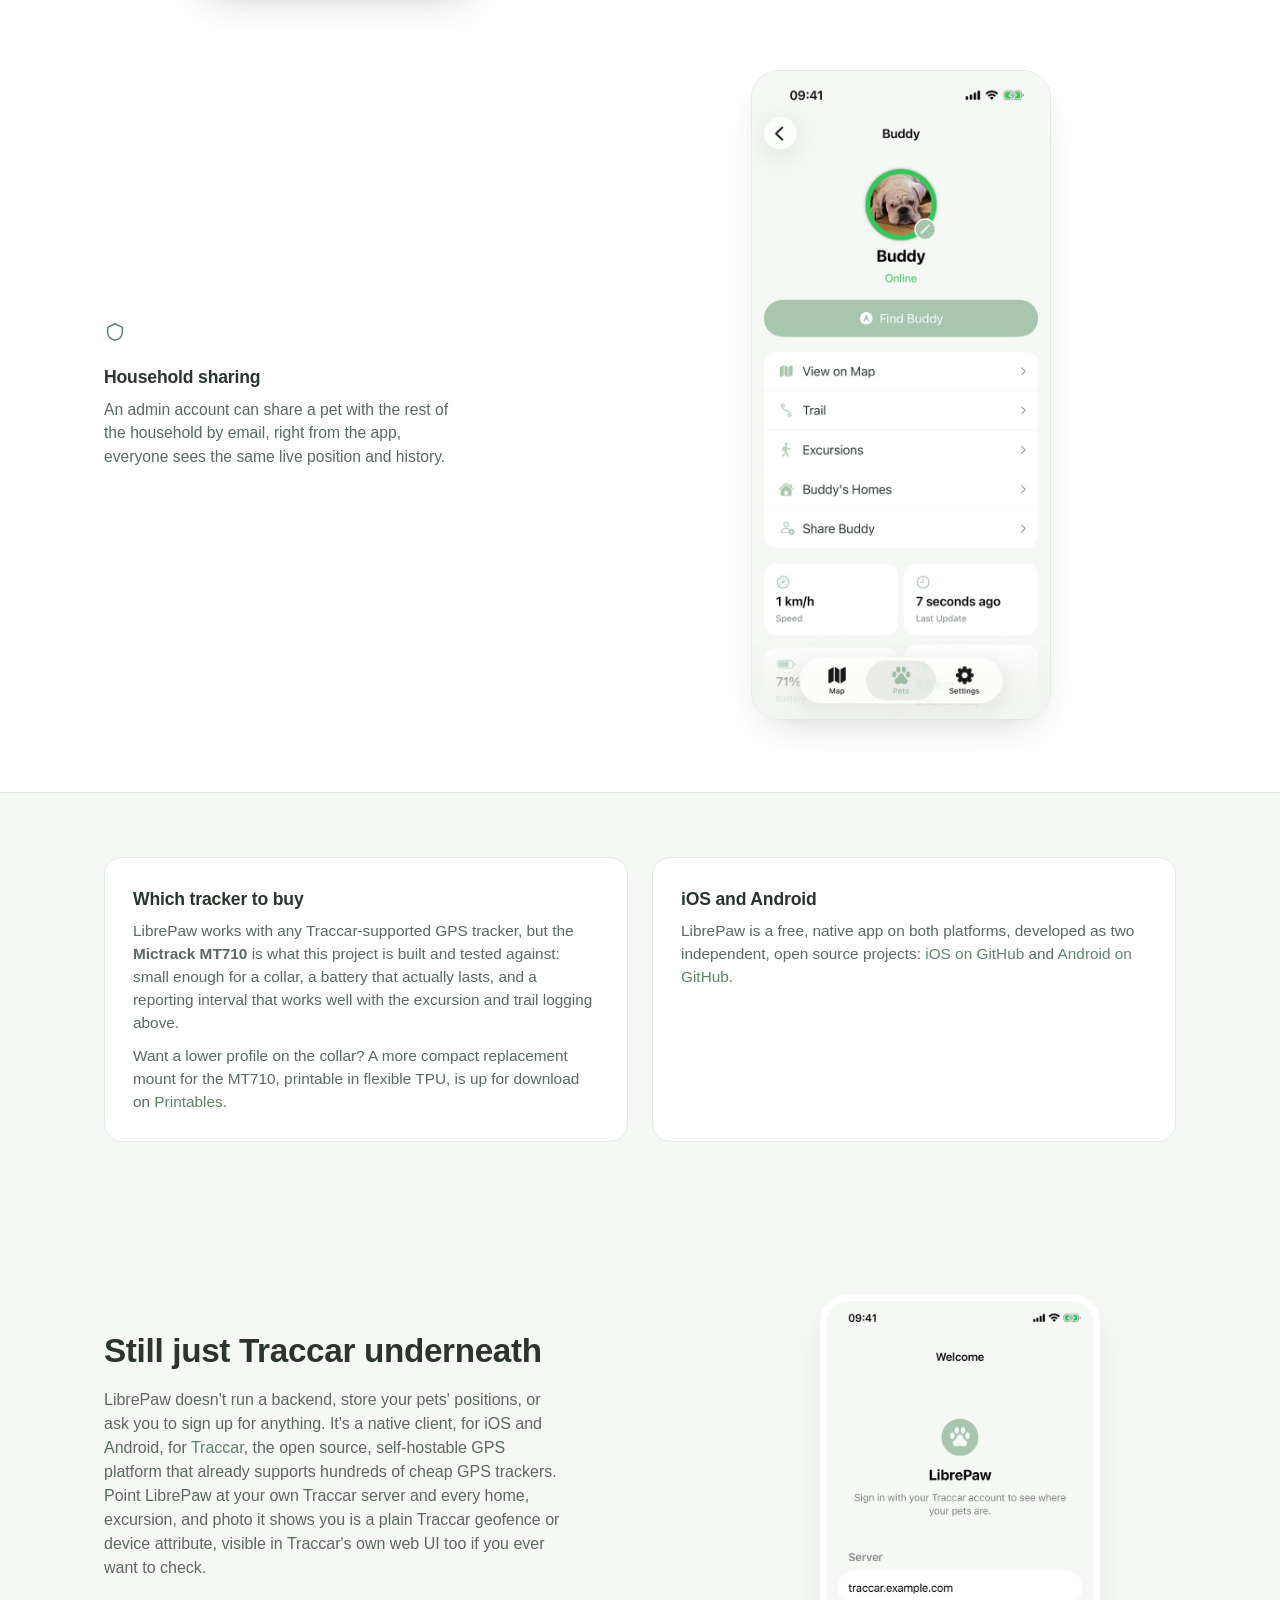
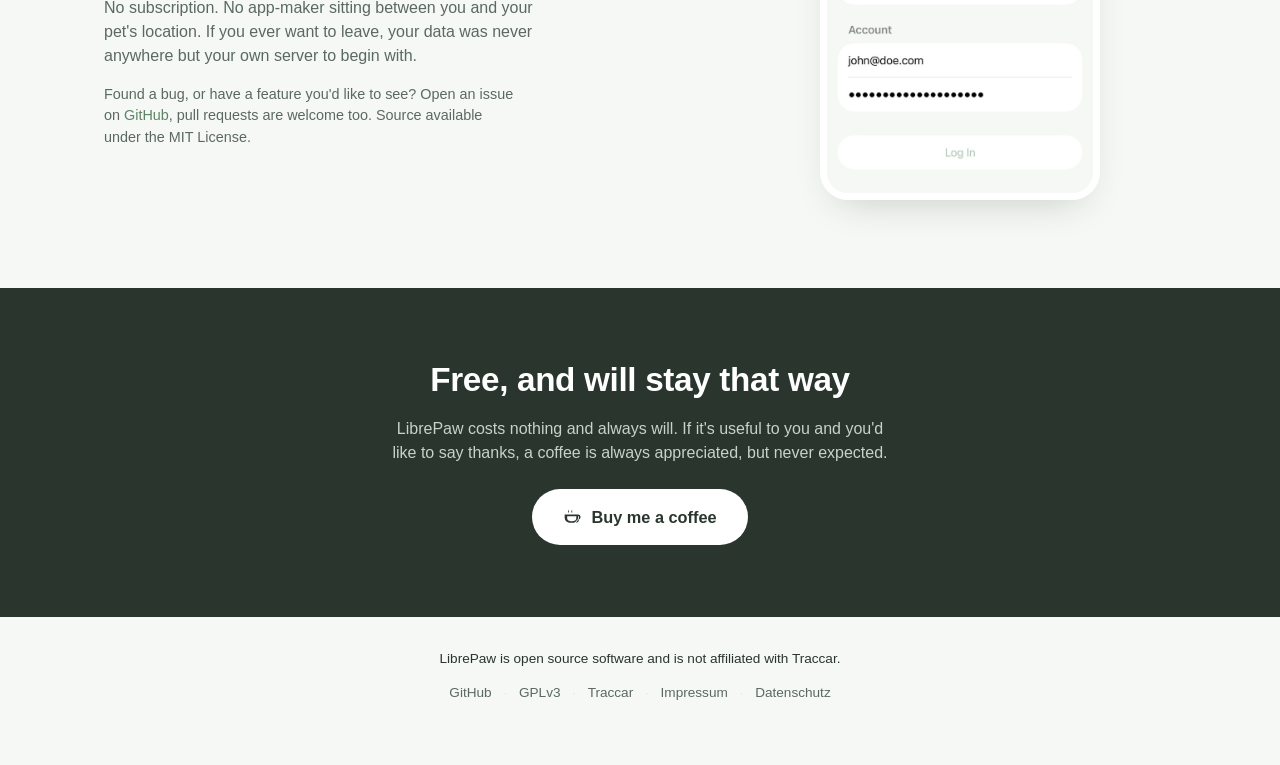
==== commit cd83d5bb: "Update copy for the Android app, no longer just planned" ====
--- a/index.html
+++ b/index.html
@@ -4,7 +4,7 @@
 <meta charset="UTF-8">
 <meta name="viewport" content="width=device-width, initial-scale=1.0">
 <title>LibrePaw: a native app frontend for Traccar pet tracking</title>
-<meta name="description" content="LibrePaw is a free, open source iOS app built specifically for tracking pets on your own Traccar server, excursions, a live trail, Find Pet, and more, none of which Traccar's own UI gives you.">
+<meta name="description" content="LibrePaw is a free, open source iOS and Android app built specifically for tracking pets on your own Traccar server, excursions, a live trail, Find Pet, and more, none of which Traccar's own UI gives you.">
 <link rel="icon" href="assets/app-icon.png">
 <link rel="stylesheet" href="styles.css">
 </head>
@@ -40,11 +40,12 @@
           self-hosted tracking platform, but its own web UI and generic
           client apps are built for fleets, not for a dog that jumps the
           fence or a cat that slips out the door. LibrePaw is a free,
-          native iOS app built specifically for pets, on top of the
-          Traccar server you already have.
+          native app for iOS and Android built specifically for pets, on
+          top of the Traccar server you already have.
         </p>
         <div class="hero-actions">
-          <a class="btn btn-primary" href="https://github.com/alkor200/LibrePaw">View on GitHub</a>
+          <a class="btn btn-primary" href="https://github.com/alkor200/LibrePaw">iOS on GitHub</a>
+          <a class="btn btn-primary" href="https://github.com/alkor200/LibrePaw-Android">Android on GitHub</a>
           <a class="btn btn-coffee" href="https://buymeacoffee.com/librepaw" aria-label="Buy me a coffee">
             <svg viewBox="0 0 24 24" width="18" height="18" aria-hidden="true"><path fill="currentColor" d="M3 9h15a3 3 0 0 1 0 6h-1.17A6 6 0 0 1 11 19H8a6 6 0 0 1-6-6V9Zm2 2v2a4 4 0 0 0 4 4h3a4 4 0 0 0 4-4v-2H5Zm13 1v2a5 5 0 0 1-2.78 4.47A3 3 0 0 0 19 15.5V11h-1ZM7 3c0 1-1 1.2-1 2.3S7 6.6 7 7.6m4-4.6c0 1-1 1.2-1 2.3S11 6.6 11 7.6"/></svg>
             Buy me a coffee
@@ -110,8 +111,8 @@
         <p>Want a lower profile on the collar? A more compact replacement mount for the MT710, printable in flexible TPU, is up for download on <a href="https://www.printables.com/model/1907699-mictrack-mt710-collar-case">Printables</a>.</p>
       </div>
       <div class="hardware-card">
-        <h3>What's next</h3>
-        <p>An Android app is in planning. If LibrePaw would be useful to you there too, that's good signal, say so on <a href="https://github.com/alkor200/LibrePaw/issues">GitHub</a>.</p>
+        <h3>iOS and Android</h3>
+        <p>LibrePaw is a free, native app on both platforms, developed as two independent, open source projects: <a href="https://github.com/alkor200/LibrePaw">iOS on GitHub</a> and <a href="https://github.com/alkor200/LibrePaw-Android">Android on GitHub</a>.</p>
       </div>
     </div>
   </section>
@@ -122,8 +123,8 @@
         <h2>Still just Traccar underneath</h2>
         <p>
           LibrePaw doesn't run a backend, store your pets' positions, or ask
-          you to sign up for anything. It's a native SwiftUI client for
-          <a href="https://www.traccar.org/">Traccar</a>, the open source,
+          you to sign up for anything. It's a native client, for iOS and
+          Android, for <a href="https://www.traccar.org/">Traccar</a>, the open source,
           self-hostable GPS platform that already supports hundreds of
           cheap GPS trackers. Point LibrePaw at your own Traccar server
           and every home, excursion, and photo it shows you is a plain
